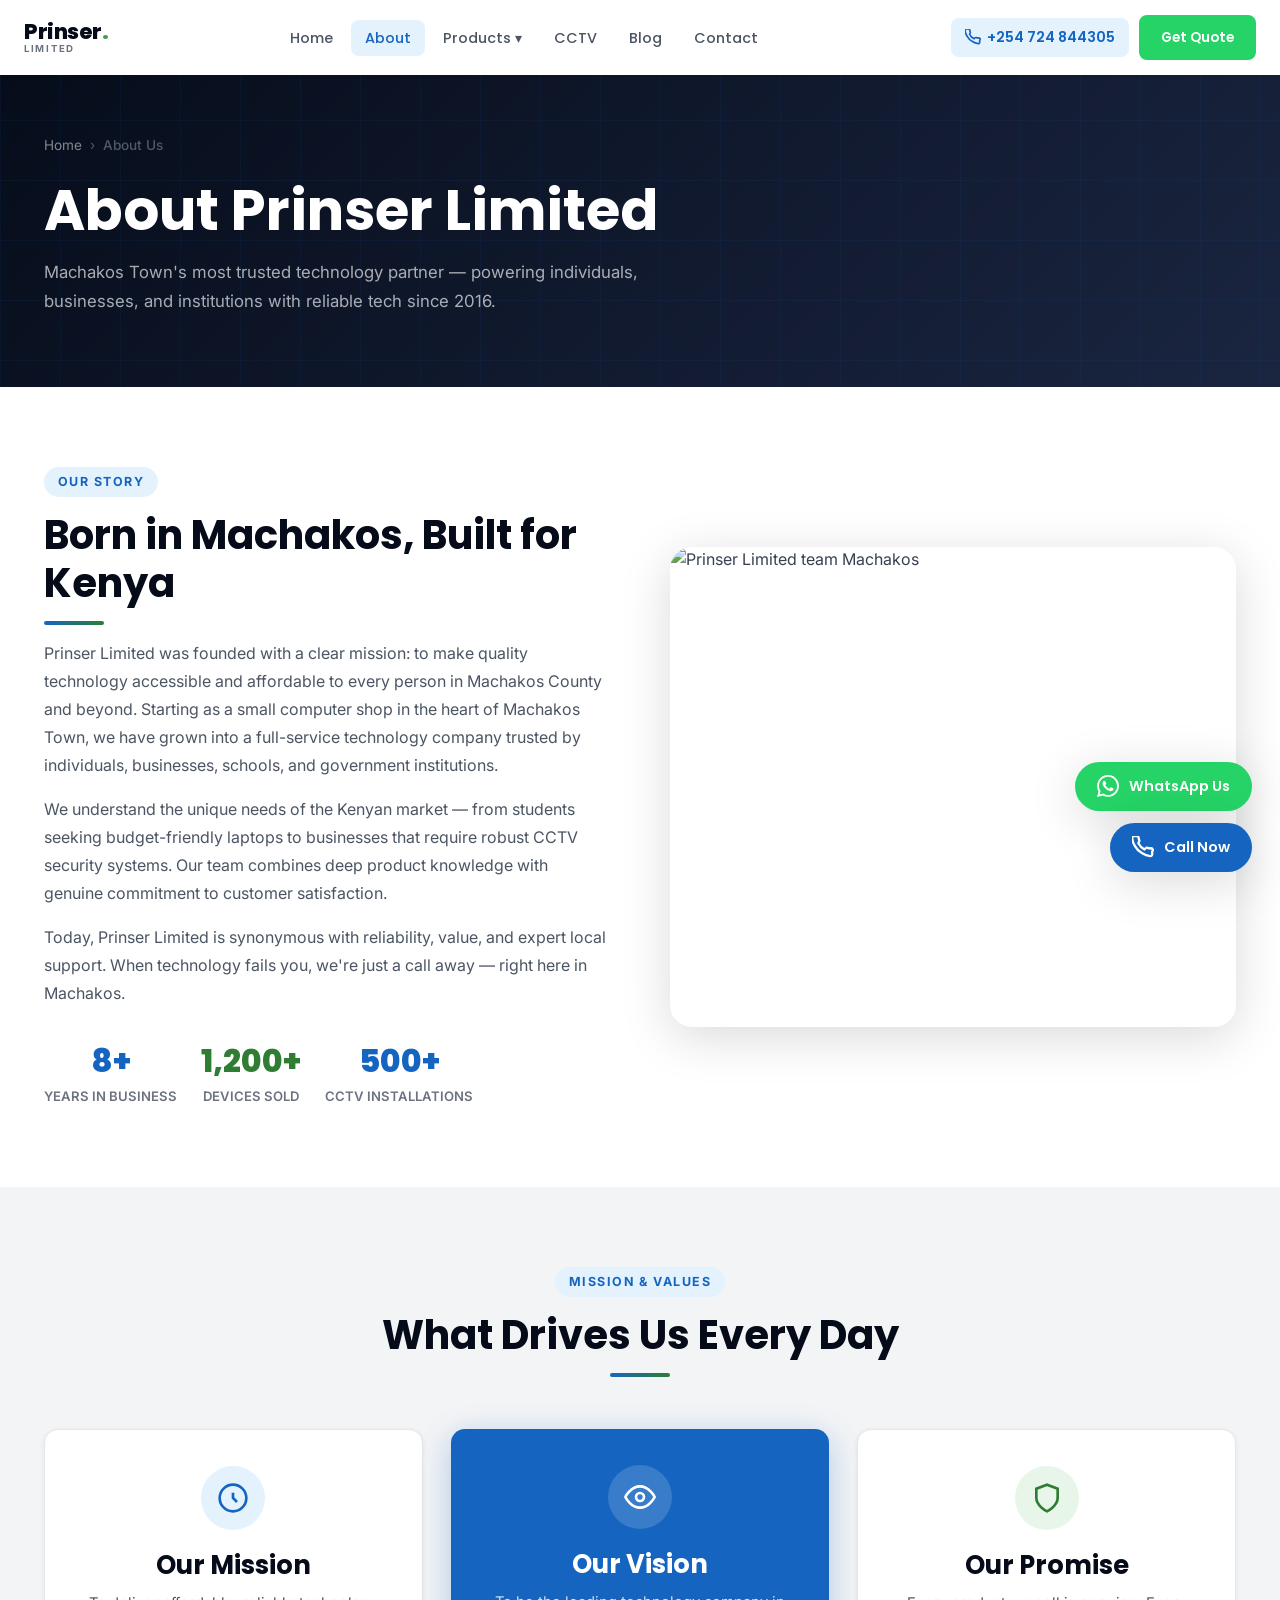
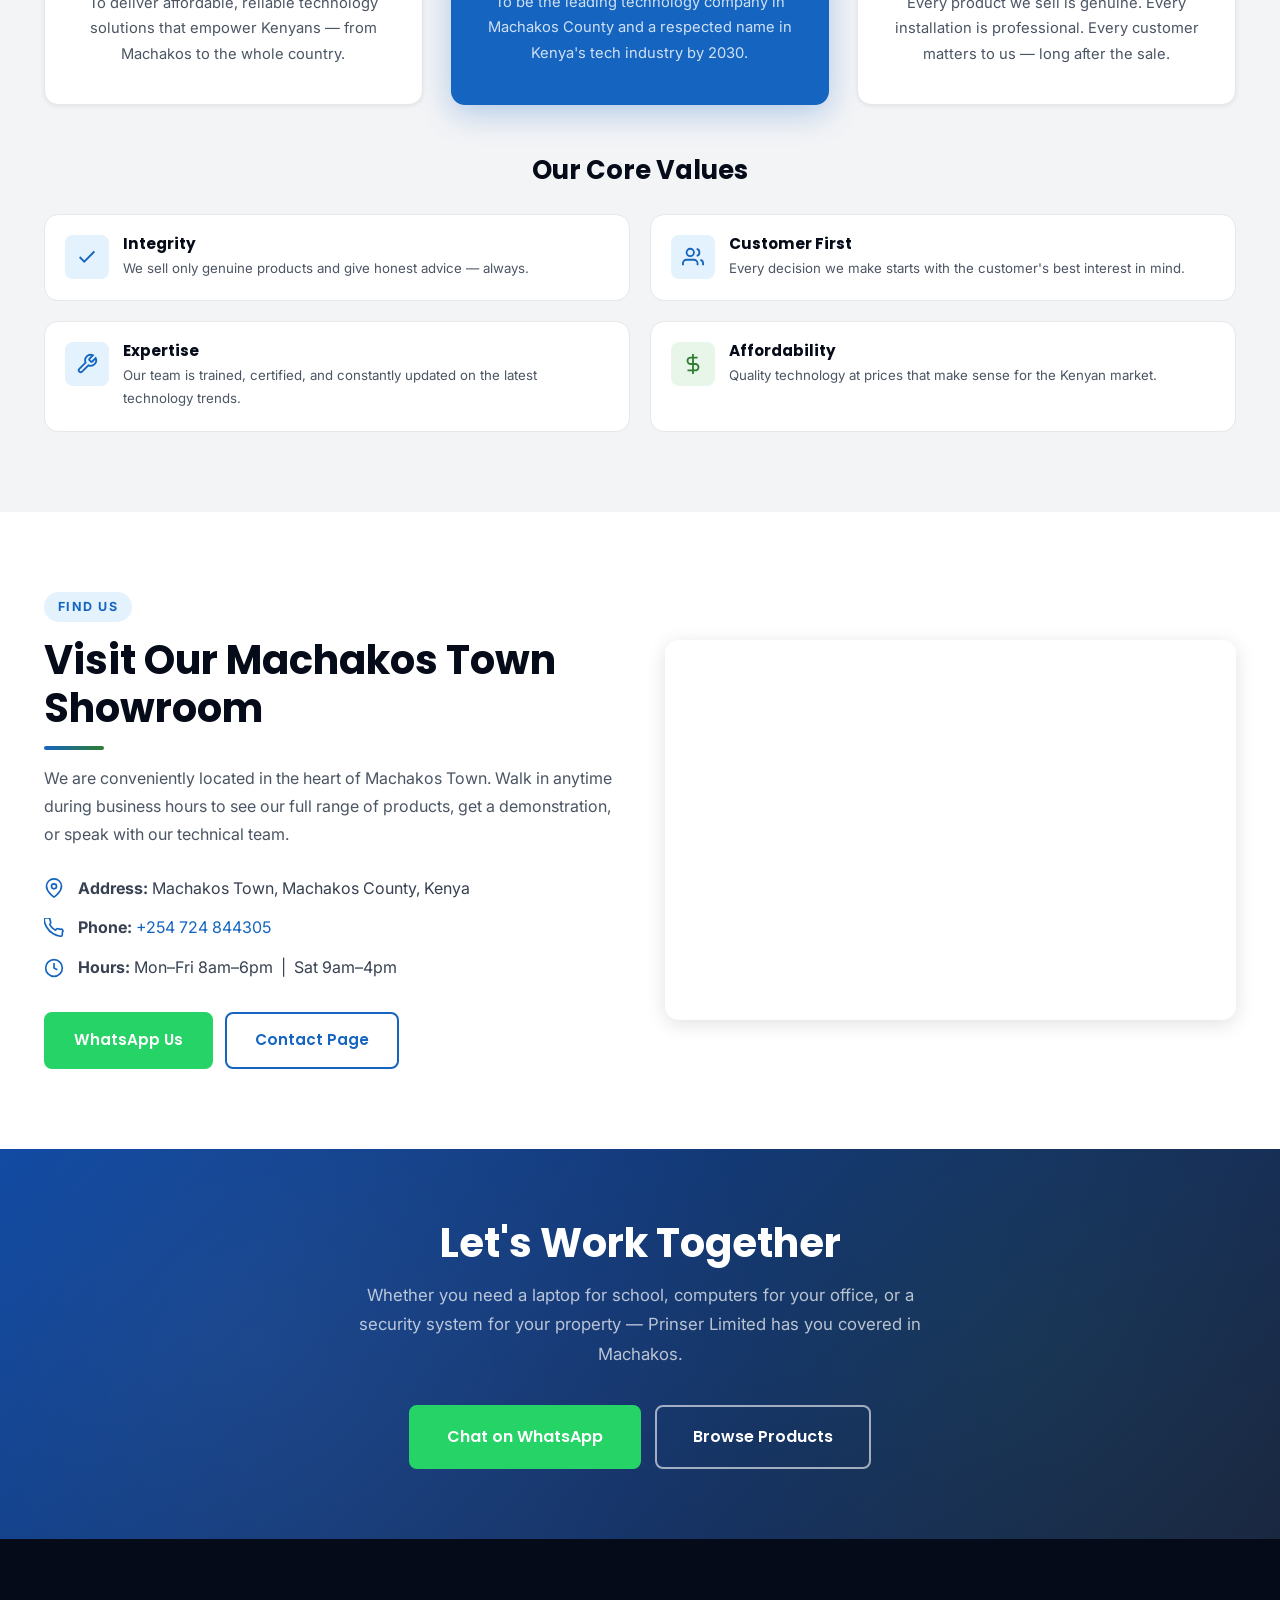
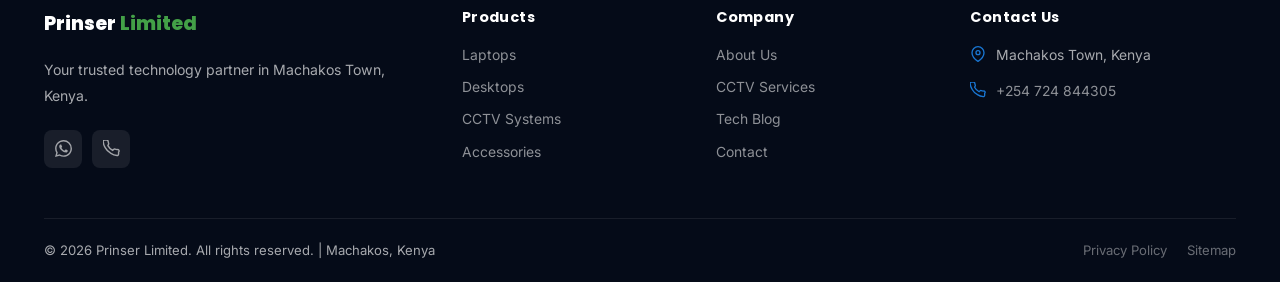
==== about.html @ f5b0ff4a "Initial launch: full Prinser Limited website 9-page SEO-optimized, high-converting website for Prins" ====
<!DOCTYPE html>
<html lang="en">
<head>
  <meta charset="UTF-8">
  <meta name="viewport" content="width=device-width, initial-scale=1.0">
  <title>About Prinser Limited | Computer Shop in Machakos Town, Kenya</title>
  <meta name="description" content="Learn about Prinser Limited — Machakos Town's trusted computer and CCTV technology company. Our mission: affordable, reliable tech for every Kenyan.">
  <meta name="keywords" content="Prinser Limited about, computer shop Machakos, tech company Machakos Kenya, CCTV Machakos">
  <link rel="canonical" href="https://www.prinserlimited.co.ke/about.html">
  <meta property="og:title" content="About Prinser Limited | Machakos Tech Company">
  <meta property="og:description" content="Machakos' trusted technology partner since 2016. Learn our story and mission.">
  <link rel="stylesheet" href="css/style.css">
  <link rel="icon" type="image/png" href="images/logo.png">
  <script type="application/ld+json">
  {
    "@context": "https://schema.org",
    "@type": "AboutPage",
    "name": "About Prinser Limited",
    "description": "About page for Prinser Limited, a technology company in Machakos, Kenya",
    "url": "https://www.prinserlimited.co.ke/about.html"
  }
  </script>
</head>
<body>
  <!-- NAVBAR -->
  <nav class="navbar light-nav" id="navbar">
    <div class="nav-container">
      <a href="index.html" class="nav-logo">
        <img src="images/logo.png" alt="Prinser Limited Logo" onerror="this.style.display='none'">
        <div class="nav-logo-text">
          <span class="nav-logo-name" style="color:var(--dark);">Prinser<span>.</span></span>
          <span class="nav-logo-sub">Limited</span>
        </div>
      </a>
      <ul class="nav-menu">
        <li><a href="index.html" class="nav-link">Home</a></li>
        <li><a href="about.html" class="nav-link active">About</a></li>
        <li class="nav-dropdown">
          <a href="products.html" class="nav-link">Products ▾</a>
          <div class="nav-dropdown-menu">
            <a href="laptops.html"><svg class="dd-icon" viewBox="0 0 24 24" fill="none" stroke="currentColor" stroke-width="2"><rect x="2" y="3" width="20" height="14" rx="2"/><path d="M8 21h8M12 17v4"/></svg>Laptops</a>
            <a href="products.html#desktops"><svg class="dd-icon" viewBox="0 0 24 24" fill="none" stroke="currentColor" stroke-width="2"><rect x="2" y="3" width="20" height="14" rx="2"/><path d="M8 21h8M12 17v4"/></svg>Desktop Computers</a>
            <a href="cctv.html"><svg class="dd-icon" viewBox="0 0 24 24" fill="none" stroke="currentColor" stroke-width="2"><path d="M23 7l-7 5 7 5V7z"/><rect x="1" y="5" width="15" height="14" rx="2"/></svg>CCTV Systems</a>
            <a href="products.html#accessories"><svg class="dd-icon" viewBox="0 0 24 24" fill="none" stroke="currentColor" stroke-width="2"><rect x="1" y="6" width="18" height="13" rx="2"/></svg>Accessories</a>
          </div>
        </li>
        <li><a href="cctv.html" class="nav-link">CCTV</a></li>
        <li><a href="blog.html" class="nav-link">Blog</a></li>
        <li><a href="contact.html" class="nav-link">Contact</a></li>
      </ul>
      <div class="nav-cta">
        <a href="tel:+254724844305" class="nav-call">
          <svg width="16" height="16" viewBox="0 0 24 24" fill="none" stroke="currentColor" stroke-width="2.5"><path d="M22 16.92v3a2 2 0 01-2.18 2 19.79 19.79 0 01-8.63-3.07A19.5 19.5 0 013.07 10.8 19.79 19.79 0 01.22 2.18 2 2 0 012.18 0h3a2 2 0 012 1.72c.127.96.361 1.903.7 2.81a2 2 0 01-.45 2.11L6.91 7.91a16 16 0 006.72 6.72l1.28-1.28a2 2 0 012.11-.45c.907.339 1.85.573 2.81.7A2 2 0 0122 16.92z"/></svg>
          +254 724 844305
        </a>
        <a href="https://wa.me/254724844305?text=Hello%20Prinser%20Limited!" target="_blank" class="btn btn-whatsapp btn-sm">Get Quote</a>
      </div>
      <button class="hamburger" aria-label="Toggle menu"><span></span><span></span><span></span></button>
    </div>
  </nav>

  <!-- PAGE HERO -->
  <section class="page-hero">
    <div class="container">
      <div class="breadcrumb">
        <a href="index.html">Home</a>
        <span>›</span>
        <span class="breadcrumb-current">About Us</span>
      </div>
      <h1>About Prinser Limited</h1>
      <p>Machakos Town's most trusted technology partner — powering individuals, businesses, and institutions with reliable tech since 2016.</p>
    </div>
  </section>

  <!-- STORY -->
  <section class="section">
    <div class="container">
      <div class="grid-2" style="align-items:center; gap:60px;">
        <div class="reveal">
          <span class="section-label">Our Story</span>
          <h2>Born in Machakos, Built for Kenya</h2>
          <div class="section-divider"></div>
          <p style="margin-bottom:16px; color:var(--gray-600);">Prinser Limited was founded with a clear mission: to make quality technology accessible and affordable to every person in Machakos County and beyond. Starting as a small computer shop in the heart of Machakos Town, we have grown into a full-service technology company trusted by individuals, businesses, schools, and government institutions.</p>
          <p style="margin-bottom:16px; color:var(--gray-600);">We understand the unique needs of the Kenyan market — from students seeking budget-friendly laptops to businesses that require robust CCTV security systems. Our team combines deep product knowledge with genuine commitment to customer satisfaction.</p>
          <p style="color:var(--gray-600);">Today, Prinser Limited is synonymous with reliability, value, and expert local support. When technology fails you, we're just a call away — right here in Machakos.</p>
          <div style="margin-top:28px; display:flex; gap:24px; flex-wrap:wrap;">
            <div style="text-align:center;">
              <div style="font-family:'Poppins',sans-serif; font-size:2rem; font-weight:800; color:var(--primary);">8+</div>
              <div style="font-size:0.82rem; color:var(--gray-500); font-weight:600; text-transform:uppercase;">Years in Business</div>
            </div>
            <div style="text-align:center;">
              <div style="font-family:'Poppins',sans-serif; font-size:2rem; font-weight:800; color:var(--secondary);">1,200+</div>
              <div style="font-size:0.82rem; color:var(--gray-500); font-weight:600; text-transform:uppercase;">Devices Sold</div>
            </div>
            <div style="text-align:center;">
              <div style="font-family:'Poppins',sans-serif; font-size:2rem; font-weight:800; color:var(--primary);">500+</div>
              <div style="font-size:0.82rem; color:var(--gray-500); font-weight:600; text-transform:uppercase;">CCTV Installations</div>
            </div>
          </div>
        </div>
        <div class="reveal reveal-delay-2">
          <img src="https://images.unsplash.com/photo-1531482615713-2afd69097998?auto=format&fit=crop&w=700&q=80" alt="Prinser Limited team Machakos" style="border-radius:var(--radius-lg); width:100%; height:480px; object-fit:cover; box-shadow:var(--shadow-lg);">
        </div>
      </div>
    </div>
  </section>

  <!-- MISSION & VALUES -->
  <section class="section section-gray">
    <div class="container">
      <div class="section-header center reveal">
        <span class="section-label">Mission &amp; Values</span>
        <h2>What Drives Us Every Day</h2>
        <div class="section-divider"></div>
      </div>
      <div class="grid-3 reveal" style="margin-bottom:50px;">
        <div style="background:white; border-radius:var(--radius-md); padding:36px 28px; text-align:center; box-shadow:var(--shadow-sm); border:1px solid var(--gray-200);">
          <div style="width:64px; height:64px; background:var(--primary-xlight); border-radius:50%; display:flex; align-items:center; justify-content:center; margin:0 auto 20px;">
            <svg width="32" height="32" viewBox="0 0 24 24" fill="none" stroke="var(--primary)" stroke-width="2"><circle cx="12" cy="12" r="10"/><path d="M12 8v4l3 3"/></svg>
          </div>
          <h3>Our Mission</h3>
          <p style="color:var(--gray-600); font-size:0.92rem; margin-top:10px;">To deliver affordable, reliable technology solutions that empower Kenyans — from Machakos to the whole country.</p>
        </div>
        <div style="background:var(--primary); border-radius:var(--radius-md); padding:36px 28px; text-align:center; box-shadow:var(--shadow-blue);">
          <div style="width:64px; height:64px; background:rgba(255,255,255,0.15); border-radius:50%; display:flex; align-items:center; justify-content:center; margin:0 auto 20px;">
            <svg width="32" height="32" viewBox="0 0 24 24" fill="none" stroke="white" stroke-width="2"><path d="M1 12s4-8 11-8 11 8 11 8-4 8-11 8-11-8-11-8z"/><circle cx="12" cy="12" r="3"/></svg>
          </div>
          <h3 style="color:white;">Our Vision</h3>
          <p style="color:rgba(255,255,255,0.8); font-size:0.92rem; margin-top:10px;">To be the leading technology company in Machakos County and a respected name in Kenya's tech industry by 2030.</p>
        </div>
        <div style="background:white; border-radius:var(--radius-md); padding:36px 28px; text-align:center; box-shadow:var(--shadow-sm); border:1px solid var(--gray-200);">
          <div style="width:64px; height:64px; background:var(--secondary-xlight); border-radius:50%; display:flex; align-items:center; justify-content:center; margin:0 auto 20px;">
            <svg width="32" height="32" viewBox="0 0 24 24" fill="none" stroke="var(--secondary)" stroke-width="2"><path d="M12 22s8-4 8-10V5l-8-3-8 3v7c0 6 8 10 8 10z"/></svg>
          </div>
          <h3>Our Promise</h3>
          <p style="color:var(--gray-600); font-size:0.92rem; margin-top:10px;">Every product we sell is genuine. Every installation is professional. Every customer matters to us — long after the sale.</p>
        </div>
      </div>

      <h3 style="text-align:center; margin-bottom:28px;" class="reveal">Our Core Values</h3>
      <div class="values-grid reveal">
        <div class="value-item">
          <div class="value-icon"><svg viewBox="0 0 24 24" fill="none" stroke="currentColor" stroke-width="2"><polyline points="20 6 9 17 4 12"/></svg></div>
          <div class="value-text">
            <h4>Integrity</h4>
            <p>We sell only genuine products and give honest advice — always.</p>
          </div>
        </div>
        <div class="value-item">
          <div class="value-icon"><svg viewBox="0 0 24 24" fill="none" stroke="currentColor" stroke-width="2"><path d="M17 21v-2a4 4 0 00-4-4H5a4 4 0 00-4 4v2"/><circle cx="9" cy="7" r="4"/><path d="M23 21v-2a4 4 0 00-3-3.87M16 3.13a4 4 0 010 7.75"/></svg></div>
          <div class="value-text">
            <h4>Customer First</h4>
            <p>Every decision we make starts with the customer's best interest in mind.</p>
          </div>
        </div>
        <div class="value-item">
          <div class="value-icon"><svg viewBox="0 0 24 24" fill="none" stroke="currentColor" stroke-width="2"><path d="M14.7 6.3a1 1 0 000 1.4l1.6 1.6a1 1 0 001.4 0l3.77-3.77a6 6 0 01-7.94 7.94l-6.91 6.91a2.12 2.12 0 01-3-3l6.91-6.91a6 6 0 017.94-7.94l-3.76 3.76z"/></svg></div>
          <div class="value-text">
            <h4>Expertise</h4>
            <p>Our team is trained, certified, and constantly updated on the latest technology trends.</p>
          </div>
        </div>
        <div class="value-item">
          <div class="value-icon" style="background:var(--secondary-xlight);"><svg viewBox="0 0 24 24" fill="none" stroke="var(--secondary)" stroke-width="2"><line x1="12" y1="1" x2="12" y2="23"/><path d="M17 5H9.5a3.5 3.5 0 000 7h5a3.5 3.5 0 010 7H6"/></svg></div>
          <div class="value-text">
            <h4>Affordability</h4>
            <p>Quality technology at prices that make sense for the Kenyan market.</p>
          </div>
        </div>
      </div>
    </div>
  </section>

  <!-- LOCATION -->
  <section class="section">
    <div class="container">
      <div class="grid-2" style="align-items:center; gap:50px;">
        <div class="reveal">
          <span class="section-label">Find Us</span>
          <h2>Visit Our Machakos Town Showroom</h2>
          <div class="section-divider"></div>
          <p style="color:var(--gray-600); margin-bottom:28px;">We are conveniently located in the heart of Machakos Town. Walk in anytime during business hours to see our full range of products, get a demonstration, or speak with our technical team.</p>
          <div style="display:flex; flex-direction:column; gap:14px; margin-bottom:32px;">
            <div style="display:flex; gap:14px; align-items:flex-start;">
              <svg width="20" height="20" viewBox="0 0 24 24" fill="none" stroke="var(--primary)" stroke-width="2" style="flex-shrink:0; margin-top:2px;"><path d="M21 10c0 7-9 13-9 13s-9-6-9-13a9 9 0 0118 0z"/><circle cx="12" cy="10" r="3"/></svg>
              <div>
                <strong>Address:</strong> Machakos Town, Machakos County, Kenya
              </div>
            </div>
            <div style="display:flex; gap:14px; align-items:center;">
              <svg width="20" height="20" viewBox="0 0 24 24" fill="none" stroke="var(--primary)" stroke-width="2" style="flex-shrink:0;"><path d="M22 16.92v3a2 2 0 01-2.18 2 19.79 19.79 0 01-8.63-3.07A19.5 19.5 0 013.07 10.8 19.79 19.79 0 01.22 2.18 2 2 0 012.18 0h3a2 2 0 012 1.72c.127.96.361 1.903.7 2.81a2 2 0 01-.45 2.11L6.91 7.91a16 16 0 006.72 6.72l1.28-1.28a2 2 0 012.11-.45c.907.339 1.85.573 2.81.7A2 2 0 0122 16.92z"/></svg>
              <div><strong>Phone:</strong> <a href="tel:+254724844305" style="color:var(--primary);">+254 724 844305</a></div>
            </div>
            <div style="display:flex; gap:14px; align-items:center;">
              <svg width="20" height="20" viewBox="0 0 24 24" fill="none" stroke="var(--primary)" stroke-width="2" style="flex-shrink:0;"><circle cx="12" cy="12" r="10"/><polyline points="12 6 12 12 16 14"/></svg>
              <div><strong>Hours:</strong> Mon–Fri 8am–6pm &nbsp;|&nbsp; Sat 9am–4pm</div>
            </div>
          </div>
          <div style="display:flex; gap:12px; flex-wrap:wrap;">
            <a href="https://wa.me/254724844305" target="_blank" class="btn btn-whatsapp">WhatsApp Us</a>
            <a href="contact.html" class="btn btn-outline">Contact Page</a>
          </div>
        </div>
        <div class="reveal reveal-delay-2">
          <div class="map-wrapper">
            <iframe
              src="https://www.google.com/maps/embed?pb=!1m18!1m12!1m3!1d15955.832673!2d37.2634!3d-1.5177!2m3!1f0!2f0!3f0!3m2!1i1024!2i768!4f13.1!3m3!1m2!1s0x1828b50a49cf0e85%3A0x4f0d43c4e3c4afc7!2sMachakos%20Town!5e0!3m2!1sen!2ske!4v1"
              width="100%"
              height="380"
              style="border:0;"
              allowfullscreen=""
              loading="lazy"
              referrerpolicy="no-referrer-when-downgrade"
              title="Prinser Limited Location - Machakos Town">
            </iframe>
          </div>
        </div>
      </div>
    </div>
  </section>

  <!-- CTA -->
  <section class="cta-section">
    <div class="container">
      <h2>Let's Work Together</h2>
      <p>Whether you need a laptop for school, computers for your office, or a security system for your property — Prinser Limited has you covered in Machakos.</p>
      <div class="cta-buttons">
        <a href="https://wa.me/254724844305?text=Hello!%20I%20want%20to%20know%20more%20about%20Prinser%20Limited." target="_blank" class="btn btn-whatsapp btn-lg">Chat on WhatsApp</a>
        <a href="products.html" class="btn btn-outline-white btn-lg">Browse Products</a>
      </div>
    </div>
  </section>

  <!-- FOOTER -->
  <footer class="footer">
    <div class="container">
      <div class="footer-grid">
        <div class="footer-brand">
          <div class="footer-logo">
            <img src="images/logo.png" alt="Prinser Limited" style="height:44px;" onerror="this.style.display='none'">
            <span class="footer-name">Prinser<span> Limited</span></span>
          </div>
          <p class="footer-desc">Your trusted technology partner in Machakos Town, Kenya.</p>
          <div class="footer-social">
            <a href="https://wa.me/254724844305" target="_blank" class="social-btn" aria-label="WhatsApp"><svg viewBox="0 0 24 24" fill="currentColor"><path d="M17.472 14.382c-.297-.149-1.758-.867-2.03-.967-.273-.099-.471-.148-.67.15-.197.297-.767.966-.94 1.164-.173.199-.347.223-.644.075-.297-.15-1.255-.463-2.39-1.475-.883-.788-1.48-1.761-1.653-2.059-.173-.297-.018-.458.13-.606.134-.133.298-.347.446-.52.149-.174.198-.298.298-.497.099-.198.05-.371-.025-.52-.075-.149-.669-1.612-.916-2.207-.242-.579-.487-.5-.669-.51-.173-.008-.371-.01-.57-.01-.198 0-.52.074-.792.372-.272.297-1.04 1.016-1.04 2.479 0 1.462 1.065 2.875 1.213 3.074.149.198 2.096 3.2 5.077 4.487.709.306 1.262.489 1.694.625.712.227 1.36.195 1.871.118.571-.085 1.758-.719 2.006-1.413.248-.694.248-1.289.173-1.413-.074-.124-.272-.198-.57-.347m-5.421 7.403h-.004a9.87 9.87 0 01-5.031-1.378l-.361-.214-3.741.982.998-3.648-.235-.374a9.86 9.86 0 01-1.51-5.26c.001-5.45 4.436-9.884 9.888-9.884 2.64 0 5.122 1.03 6.988 2.898a9.825 9.825 0 012.893 6.994c-.003 5.45-4.437 9.884-9.885 9.884m8.413-18.297A11.815 11.815 0 0012.05 0C5.495 0 .16 5.335.157 11.892c0 2.096.547 4.142 1.588 5.945L.057 24l6.305-1.654a11.882 11.882 0 005.683 1.448h.005c6.554 0 11.89-5.335 11.893-11.893a11.821 11.821 0 00-3.48-8.413Z"/></svg></a>
            <a href="tel:+254724844305" class="social-btn" aria-label="Phone"><svg viewBox="0 0 24 24" fill="none" stroke="currentColor" stroke-width="2"><path d="M22 16.92v3a2 2 0 01-2.18 2 19.79 19.79 0 01-8.63-3.07A19.5 19.5 0 013.07 10.8 19.79 19.79 0 01.22 2.18 2 2 0 012.18 0h3a2 2 0 012 1.72c.127.96.361 1.903.7 2.81a2 2 0 01-.45 2.11L6.91 7.91a16 16 0 006.72 6.72l1.28-1.28a2 2 0 012.11-.45c.907.339 1.85.573 2.81.7A2 2 0 0122 16.92z"/></svg></a>
          </div>
        </div>
        <div class="footer-col"><h4>Products</h4><ul class="footer-links"><li><a href="laptops.html">Laptops</a></li><li><a href="products.html#desktops">Desktops</a></li><li><a href="cctv.html">CCTV Systems</a></li><li><a href="products.html#accessories">Accessories</a></li></ul></div>
        <div class="footer-col"><h4>Company</h4><ul class="footer-links"><li><a href="about.html">About Us</a></li><li><a href="cctv.html">CCTV Services</a></li><li><a href="blog.html">Tech Blog</a></li><li><a href="contact.html">Contact</a></li></ul></div>
        <div class="footer-col">
          <h4>Contact Us</h4>
          <div class="footer-contact-item"><svg viewBox="0 0 24 24" fill="none" stroke="currentColor" stroke-width="2"><path d="M21 10c0 7-9 13-9 13s-9-6-9-13a9 9 0 0118 0z"/><circle cx="12" cy="10" r="3"/></svg><span>Machakos Town, Kenya</span></div>
          <div class="footer-contact-item"><svg viewBox="0 0 24 24" fill="none" stroke="currentColor" stroke-width="2"><path d="M22 16.92v3a2 2 0 01-2.18 2 19.79 19.79 0 01-8.63-3.07A19.5 19.5 0 013.07 10.8 19.79 19.79 0 01.22 2.18 2 2 0 012.18 0h3a2 2 0 012 1.72c.127.96.361 1.903.7 2.81a2 2 0 01-.45 2.11L6.91 7.91a16 16 0 006.72 6.72l1.28-1.28a2 2 0 012.11-.45c.907.339 1.85.573 2.81.7A2 2 0 0122 16.92z"/></svg><a href="tel:+254724844305">+254 724 844305</a></div>
        </div>
      </div>
      <div class="footer-bottom">
        <p>© 2026 Prinser Limited. All rights reserved. | Machakos, Kenya</p>
        <div class="footer-bottom-links"><a href="#">Privacy Policy</a><a href="sitemap.xml">Sitemap</a></div>
      </div>
    </div>
  </footer>

  <div class="float-buttons">
    <a href="https://wa.me/254724844305?text=Hello%20Prinser%20Limited!" target="_blank" class="float-btn float-btn-whatsapp">
      <svg viewBox="0 0 24 24" fill="currentColor" width="22" height="22"><path d="M17.472 14.382c-.297-.149-1.758-.867-2.03-.967-.273-.099-.471-.148-.67.15-.197.297-.767.966-.94 1.164-.173.199-.347.223-.644.075-.297-.15-1.255-.463-2.39-1.475-.883-.788-1.48-1.761-1.653-2.059-.173-.297-.018-.458.13-.606.134-.133.298-.347.446-.52.149-.174.198-.298.298-.497.099-.198.05-.371-.025-.52-.075-.149-.669-1.612-.916-2.207-.242-.579-.487-.5-.669-.51-.173-.008-.371-.01-.57-.01-.198 0-.52.074-.792.372-.272.297-1.04 1.016-1.04 2.479 0 1.462 1.065 2.875 1.213 3.074.149.198 2.096 3.2 5.077 4.487.709.306 1.262.489 1.694.625.712.227 1.36.195 1.871.118.571-.085 1.758-.719 2.006-1.413.248-.694.248-1.289.173-1.413-.074-.124-.272-.198-.57-.347m-5.421 7.403h-.004a9.87 9.87 0 01-5.031-1.378l-.361-.214-3.741.982.998-3.648-.235-.374a9.86 9.86 0 01-1.51-5.26c.001-5.45 4.436-9.884 9.888-9.884 2.64 0 5.122 1.03 6.988 2.898a9.825 9.825 0 012.893 6.994c-.003 5.45-4.437 9.884-9.885 9.884m8.413-18.297A11.815 11.815 0 0012.05 0C5.495 0 .16 5.335.157 11.892c0 2.096.547 4.142 1.588 5.945L.057 24l6.305-1.654a11.882 11.882 0 005.683 1.448h.005c6.554 0 11.89-5.335 11.893-11.893a11.821 11.821 0 00-3.48-8.413Z"/></svg>
      <span class="float-label">WhatsApp Us</span>
    </a>
    <a href="tel:+254724844305" class="float-btn float-btn-call"><svg viewBox="0 0 24 24" fill="none" stroke="currentColor" stroke-width="2.5" width="20" height="20"><path d="M22 16.92v3a2 2 0 01-2.18 2 19.79 19.79 0 01-8.63-3.07A19.5 19.5 0 013.07 10.8 19.79 19.79 0 01.22 2.18 2 2 0 012.18 0h3a2 2 0 012 1.72c.127.96.361 1.903.7 2.81a2 2 0 01-.45 2.11L6.91 7.91a16 16 0 006.72 6.72l1.28-1.28a2 2 0 012.11-.45c.907.339 1.85.573 2.81.7A2 2 0 0122 16.92z"/></svg><span class="float-label">Call Now</span></a>
  </div>
  <button class="back-to-top"><svg viewBox="0 0 24 24" fill="none" stroke="currentColor" stroke-width="2.5"><path d="M18 15l-6-6-6 6"/></svg></button>
  <script src="js/main.js"></script>
</body>
</html>
---- css/style.css ----
/* ============================================================
   PRINSER LIMITED — Main Stylesheet
   Tech Company | Machakos, Kenya
   ============================================================ */

@import url('https://fonts.googleapis.com/css2?family=Poppins:wght@300;400;500;600;700;800;900&family=Inter:wght@300;400;500;600;700&display=swap');

/* ============ VARIABLES ============ */
:root {
  --primary: #1565C0;
  --primary-dark: #0D47A1;
  --primary-light: #1976D2;
  --primary-xlight: #E3F2FD;
  --secondary: #2E7D32;
  --secondary-light: #43A047;
  --secondary-xlight: #E8F5E9;
  --accent: #00ACC1;
  --dark: #050B18;
  --dark-2: #0D1526;
  --dark-3: #1A2540;
  --gray-700: #374151;
  --gray-600: #4B5563;
  --gray-500: #6B7280;
  --gray-400: #9CA3AF;
  --gray-300: #D1D5DB;
  --gray-200: #E5E7EB;
  --gray-100: #F3F4F6;
  --white: #FFFFFF;
  --shadow-sm: 0 1px 4px rgba(0,0,0,0.08);
  --shadow-md: 0 4px 20px rgba(0,0,0,0.12);
  --shadow-lg: 0 10px 50px rgba(0,0,0,0.15);
  --shadow-blue: 0 8px 32px rgba(21,101,192,0.3);
  --shadow-green: 0 8px 32px rgba(46,125,50,0.3);
  --radius-xs: 4px;
  --radius-sm: 8px;
  --radius-md: 14px;
  --radius-lg: 22px;
  --radius-xl: 40px;
  --transition: 0.3s ease;
  --transition-slow: 0.6s ease;
  --nav-height: 75px;
}

/* ============ RESET & BASE ============ */
*, *::before, *::after { box-sizing: border-box; margin: 0; padding: 0; }
html { scroll-behavior: smooth; font-size: 16px; }
body {
  font-family: 'Inter', -apple-system, BlinkMacSystemFont, sans-serif;
  color: var(--gray-700);
  background: var(--white);
  line-height: 1.6;
  overflow-x: hidden;
}
img { max-width: 100%; height: auto; display: block; }
a { text-decoration: none; color: inherit; }
ul { list-style: none; }
button { cursor: pointer; border: none; background: none; font-family: inherit; }
input, textarea, select { font-family: inherit; }

/* ============ TYPOGRAPHY ============ */
h1, h2, h3, h4, h5, h6 {
  font-family: 'Poppins', sans-serif;
  font-weight: 700;
  line-height: 1.2;
  color: var(--dark);
}
h1 { font-size: clamp(2rem, 5vw, 3.5rem); }
h2 { font-size: clamp(1.6rem, 3.5vw, 2.5rem); }
h3 { font-size: clamp(1.2rem, 2.5vw, 1.6rem); }
h4 { font-size: 1.1rem; }
p { line-height: 1.75; }
.text-primary { color: var(--primary); }
.text-secondary { color: var(--secondary); }
.text-white { color: var(--white); }
.text-muted { color: var(--gray-500); }
.text-center { text-align: center; }
.fw-600 { font-weight: 600; }
.fw-700 { font-weight: 700; }

/* ============ LAYOUT ============ */
.container {
  width: 100%;
  max-width: 1240px;
  margin: 0 auto;
  padding: 0 24px;
}
.container-sm { max-width: 900px; margin: 0 auto; padding: 0 24px; }
.section { padding: 80px 0; }
.section-sm { padding: 50px 0; }
.section-dark { background: var(--dark-2); }
.section-gray { background: var(--gray-100); }
.section-blue { background: var(--primary); }

.grid-2 { display: grid; grid-template-columns: repeat(2, 1fr); gap: 32px; }
.grid-3 { display: grid; grid-template-columns: repeat(3, 1fr); gap: 28px; }
.grid-4 { display: grid; grid-template-columns: repeat(4, 1fr); gap: 24px; }
.flex { display: flex; }
.flex-center { display: flex; align-items: center; justify-content: center; }
.flex-between { display: flex; align-items: center; justify-content: space-between; }
.gap-2 { gap: 8px; }
.gap-3 { gap: 12px; }
.gap-4 { gap: 16px; }

/* ============ SECTION HEADERS ============ */
.section-label {
  display: inline-block;
  font-size: 0.78rem;
  font-weight: 700;
  letter-spacing: 0.12em;
  text-transform: uppercase;
  color: var(--primary);
  background: var(--primary-xlight);
  padding: 5px 14px;
  border-radius: var(--radius-xl);
  margin-bottom: 14px;
}
.section-label.green {
  color: var(--secondary);
  background: var(--secondary-xlight);
}
.section-label.white {
  color: var(--white);
  background: rgba(255,255,255,0.15);
}
.section-header { margin-bottom: 52px; }
.section-header.center { text-align: center; }
.section-header h2 { margin-bottom: 12px; }
.section-header p { color: var(--gray-600); max-width: 600px; }
.section-header.center p { margin: 0 auto; }
.section-divider {
  width: 60px;
  height: 4px;
  background: linear-gradient(90deg, var(--primary), var(--secondary));
  border-radius: 2px;
  margin: 14px 0;
}
.section-header.center .section-divider { margin: 14px auto; }

/* ============ BUTTONS ============ */
.btn {
  display: inline-flex;
  align-items: center;
  gap: 8px;
  padding: 14px 28px;
  border-radius: var(--radius-sm);
  font-family: 'Poppins', sans-serif;
  font-weight: 600;
  font-size: 0.95rem;
  transition: var(--transition);
  cursor: pointer;
  border: 2px solid transparent;
  white-space: nowrap;
}
.btn-primary {
  background: var(--primary);
  color: var(--white);
  border-color: var(--primary);
}
.btn-primary:hover {
  background: var(--primary-dark);
  border-color: var(--primary-dark);
  transform: translateY(-2px);
  box-shadow: var(--shadow-blue);
}
.btn-secondary {
  background: var(--secondary);
  color: var(--white);
  border-color: var(--secondary);
}
.btn-secondary:hover {
  background: var(--secondary);
  filter: brightness(1.1);
  transform: translateY(-2px);
  box-shadow: var(--shadow-green);
}
.btn-outline {
  background: transparent;
  color: var(--primary);
  border-color: var(--primary);
}
.btn-outline:hover {
  background: var(--primary);
  color: var(--white);
  transform: translateY(-2px);
}
.btn-outline-white {
  background: transparent;
  color: var(--white);
  border-color: rgba(255,255,255,0.6);
}
.btn-outline-white:hover {
  background: var(--white);
  color: var(--primary);
}
.btn-whatsapp {
  background: #25D366;
  color: var(--white);
  border-color: #25D366;
}
.btn-whatsapp:hover {
  background: #1DA851;
  border-color: #1DA851;
  transform: translateY(-2px);
  box-shadow: 0 8px 24px rgba(37,211,102,0.35);
}
.btn-lg { padding: 17px 36px; font-size: 1rem; }
.btn-sm { padding: 10px 20px; font-size: 0.85rem; }
.btn-icon { width: 20px; height: 20px; flex-shrink: 0; }

/* ============ NAVIGATION ============ */
.navbar {
  position: fixed;
  top: 0;
  left: 0;
  right: 0;
  z-index: 1000;
  height: var(--nav-height);
  display: flex;
  align-items: center;
  transition: var(--transition);
  padding: 0 24px;
}
.navbar.transparent { background: transparent; }
.navbar.scrolled {
  background: rgba(5, 11, 24, 0.97);
  backdrop-filter: blur(12px);
  box-shadow: 0 2px 20px rgba(0,0,0,0.3);
}
.navbar.light-nav { background: var(--white); box-shadow: var(--shadow-sm); }
.navbar.light-nav.scrolled { background: rgba(255,255,255,0.97); }
.nav-container {
  display: flex;
  align-items: center;
  justify-content: space-between;
  width: 100%;
  max-width: 1240px;
  margin: 0 auto;
}
.nav-logo {
  display: flex;
  align-items: center;
  gap: 10px;
  flex-shrink: 0;
}
.nav-logo img {
  height: 48px;
  width: auto;
}
.nav-logo-text {
  display: flex;
  flex-direction: column;
  line-height: 1.1;
}
.nav-logo-name {
  font-family: 'Poppins', sans-serif;
  font-size: 1.3rem;
  font-weight: 800;
  color: var(--white);
  letter-spacing: -0.5px;
}
.nav-logo-name span { color: var(--secondary-light); }
.nav-logo-sub {
  font-size: 0.6rem;
  font-weight: 700;
  letter-spacing: 0.18em;
  color: var(--gray-400);
  text-transform: uppercase;
}
.light-nav .nav-logo-name { color: var(--dark); }
.light-nav .nav-logo-sub { color: var(--gray-500); }
.nav-menu {
  display: flex;
  align-items: center;
  gap: 4px;
}
.nav-link {
  font-family: 'Poppins', sans-serif;
  font-size: 0.9rem;
  font-weight: 500;
  color: rgba(255,255,255,0.85);
  padding: 8px 14px;
  border-radius: var(--radius-sm);
  transition: var(--transition);
  position: relative;
}
.nav-link:hover, .nav-link.active {
  color: var(--white);
  background: rgba(255,255,255,0.1);
}
.light-nav .nav-link { color: var(--gray-600); }
.light-nav .nav-link:hover, .light-nav .nav-link.active {
  color: var(--primary);
  background: var(--primary-xlight);
}
.nav-dropdown { position: relative; }
.nav-dropdown-menu {
  position: absolute;
  top: calc(100% + 8px);
  left: 50%;
  transform: translateX(-50%);
  background: var(--white);
  border-radius: var(--radius-md);
  box-shadow: var(--shadow-lg);
  min-width: 200px;
  padding: 8px;
  opacity: 0;
  visibility: hidden;
  transition: var(--transition);
  border: 1px solid var(--gray-200);
}
.nav-dropdown:hover .nav-dropdown-menu {
  opacity: 1;
  visibility: visible;
  transform: translateX(-50%) translateY(0);
}
.nav-dropdown-menu a {
  display: flex;
  align-items: center;
  gap: 10px;
  padding: 10px 14px;
  border-radius: var(--radius-xs);
  color: var(--gray-700);
  font-size: 0.88rem;
  font-weight: 500;
  transition: var(--transition);
}
.nav-dropdown-menu a:hover {
  background: var(--primary-xlight);
  color: var(--primary);
}
.nav-dropdown-menu a .dd-icon {
  width: 18px;
  height: 18px;
  color: var(--primary);
}
.nav-cta {
  display: flex;
  align-items: center;
  gap: 10px;
  margin-left: 12px;
}
.nav-call {
  display: flex;
  align-items: center;
  gap: 6px;
  font-family: 'Poppins', sans-serif;
  font-size: 0.88rem;
  font-weight: 600;
  color: var(--white);
  padding: 8px 14px;
  border-radius: var(--radius-sm);
  background: rgba(255,255,255,0.1);
  transition: var(--transition);
}
.nav-call:hover { background: rgba(255,255,255,0.2); }
.light-nav .nav-call {
  color: var(--primary);
  background: var(--primary-xlight);
}
.hamburger {
  display: none;
  flex-direction: column;
  gap: 5px;
  padding: 8px;
  border-radius: var(--radius-sm);
  cursor: pointer;
  background: rgba(255,255,255,0.1);
}
.hamburger span {
  display: block;
  width: 24px;
  height: 2px;
  background: var(--white);
  border-radius: 2px;
  transition: var(--transition);
}
.light-nav .hamburger span { background: var(--dark); }
.hamburger.active span:nth-child(1) { transform: translateY(7px) rotate(45deg); }
.hamburger.active span:nth-child(2) { opacity: 0; }
.hamburger.active span:nth-child(3) { transform: translateY(-7px) rotate(-45deg); }

/* ============ HERO SECTIONS ============ */
.hero {
  min-height: 100vh;
  background: linear-gradient(135deg, var(--dark) 0%, var(--dark-2) 40%, #0A2052 100%);
  position: relative;
  display: flex;
  align-items: center;
  overflow: hidden;
  padding-top: var(--nav-height);
}
.hero-pattern {
  position: absolute;
  inset: 0;
  background-image:
    radial-gradient(circle at 20% 50%, rgba(21,101,192,0.15) 0%, transparent 50%),
    radial-gradient(circle at 80% 20%, rgba(46,125,50,0.1) 0%, transparent 40%),
    linear-gradient(rgba(21,101,192,0.06) 1px, transparent 1px),
    linear-gradient(90deg, rgba(21,101,192,0.06) 1px, transparent 1px);
  background-size: 100% 100%, 100% 100%, 50px 50px, 50px 50px;
}
.hero-glow {
  position: absolute;
  width: 600px;
  height: 600px;
  background: radial-gradient(circle, rgba(21,101,192,0.2) 0%, transparent 70%);
  top: -100px;
  right: -100px;
  pointer-events: none;
}
.hero-content {
  position: relative;
  z-index: 2;
  max-width: 680px;
}
.hero-badge {
  display: inline-flex;
  align-items: center;
  gap: 8px;
  background: rgba(21,101,192,0.2);
  border: 1px solid rgba(21,101,192,0.4);
  color: #90CAF9;
  font-size: 0.82rem;
  font-weight: 600;
  letter-spacing: 0.06em;
  padding: 6px 16px;
  border-radius: var(--radius-xl);
  margin-bottom: 24px;
}
.hero-badge-dot {
  width: 6px;
  height: 6px;
  background: #4CAF50;
  border-radius: 50%;
  animation: pulse 1.5s ease infinite;
}
.hero h1 {
  color: var(--white);
  margin-bottom: 20px;
  letter-spacing: -0.5px;
}
.hero h1 span { color: #64B5F6; }
.hero-sub {
  color: rgba(255,255,255,0.7);
  font-size: 1.1rem;
  margin-bottom: 36px;
  max-width: 540px;
}
.hero-actions {
  display: flex;
  gap: 14px;
  flex-wrap: wrap;
  margin-bottom: 48px;
}
.hero-trust {
  display: flex;
  align-items: center;
  gap: 24px;
  flex-wrap: wrap;
}
.hero-trust-item {
  display: flex;
  align-items: center;
  gap: 8px;
  color: rgba(255,255,255,0.65);
  font-size: 0.85rem;
}
.hero-trust-item svg { color: var(--secondary-light); flex-shrink: 0; }
.hero-image {
  position: absolute;
  right: 0;
  top: 0;
  bottom: 0;
  width: 48%;
  overflow: hidden;
}
.hero-image img {
  width: 100%;
  height: 100%;
  object-fit: cover;
  opacity: 0.45;
}
.hero-image::before {
  content: '';
  position: absolute;
  inset: 0;
  background: linear-gradient(90deg, var(--dark-2) 0%, transparent 40%);
  z-index: 1;
}

/* Page Hero (inner pages) */
.page-hero {
  padding: calc(var(--nav-height) + 60px) 0 70px;
  background: linear-gradient(135deg, var(--dark) 0%, var(--dark-3) 100%);
  position: relative;
  overflow: hidden;
}
.page-hero::after {
  content: '';
  position: absolute;
  inset: 0;
  background-image: linear-gradient(rgba(21,101,192,0.08) 1px, transparent 1px),
    linear-gradient(90deg, rgba(21,101,192,0.08) 1px, transparent 1px);
  background-size: 60px 60px;
}
.page-hero .container { position: relative; z-index: 2; }
.page-hero h1 { color: var(--white); margin-bottom: 14px; }
.page-hero p { color: rgba(255,255,255,0.65); font-size: 1.05rem; max-width: 600px; }
.breadcrumb {
  display: flex;
  align-items: center;
  gap: 8px;
  margin-bottom: 20px;
  font-size: 0.85rem;
}
.breadcrumb a { color: rgba(255,255,255,0.5); transition: var(--transition); }
.breadcrumb a:hover { color: var(--white); }
.breadcrumb span { color: rgba(255,255,255,0.3); }
.breadcrumb-current { color: rgba(255,255,255,0.8); font-weight: 500; }

/* ============ STATS BAR ============ */
.stats-bar {
  background: var(--white);
  box-shadow: var(--shadow-md);
  padding: 30px 0;
  position: relative;
  z-index: 10;
}
.stats-grid {
  display: grid;
  grid-template-columns: repeat(4, 1fr);
  gap: 0;
}
.stat-item {
  text-align: center;
  padding: 10px 20px;
  border-right: 1px solid var(--gray-200);
}
.stat-item:last-child { border-right: none; }
.stat-number {
  font-family: 'Poppins', sans-serif;
  font-size: 2rem;
  font-weight: 800;
  color: var(--primary);
  line-height: 1;
  margin-bottom: 4px;
}
.stat-number span { color: var(--secondary); }
.stat-label {
  font-size: 0.82rem;
  color: var(--gray-500);
  font-weight: 500;
  text-transform: uppercase;
  letter-spacing: 0.04em;
}

/* ============ SERVICES CARDS ============ */
.service-card {
  background: var(--white);
  border-radius: var(--radius-md);
  padding: 32px 28px;
  box-shadow: var(--shadow-sm);
  border: 1px solid var(--gray-200);
  transition: var(--transition);
  position: relative;
  overflow: hidden;
}
.service-card::before {
  content: '';
  position: absolute;
  top: 0;
  left: 0;
  right: 0;
  height: 3px;
  background: linear-gradient(90deg, var(--primary), var(--secondary));
  opacity: 0;
  transition: var(--transition);
}
.service-card:hover {
  box-shadow: var(--shadow-lg);
  transform: translateY(-6px);
  border-color: transparent;
}
.service-card:hover::before { opacity: 1; }
.service-icon {
  width: 60px;
  height: 60px;
  background: var(--primary-xlight);
  border-radius: var(--radius-sm);
  display: flex;
  align-items: center;
  justify-content: center;
  margin-bottom: 20px;
  transition: var(--transition);
}
.service-icon svg { width: 28px; height: 28px; color: var(--primary); }
.service-card:hover .service-icon {
  background: var(--primary);
}
.service-card:hover .service-icon svg { color: var(--white); }
.service-card h3 { margin-bottom: 10px; font-size: 1.15rem; }
.service-card p { color: var(--gray-600); font-size: 0.9rem; margin-bottom: 18px; }
.service-link {
  display: inline-flex;
  align-items: center;
  gap: 6px;
  color: var(--primary);
  font-weight: 600;
  font-size: 0.88rem;
  transition: var(--transition);
}
.service-link:hover { gap: 10px; }

/* ============ PRODUCT CARDS ============ */
.product-card {
  background: var(--white);
  border-radius: var(--radius-md);
  overflow: hidden;
  box-shadow: var(--shadow-sm);
  border: 1px solid var(--gray-200);
  transition: var(--transition);
}
.product-card:hover {
  box-shadow: var(--shadow-md);
  transform: translateY(-4px);
}
.product-img {
  aspect-ratio: 4/3;
  overflow: hidden;
  background: var(--gray-100);
  position: relative;
}
.product-img img {
  width: 100%;
  height: 100%;
  object-fit: cover;
  transition: transform 0.5s ease;
}
.product-card:hover .product-img img { transform: scale(1.05); }
.product-badge {
  position: absolute;
  top: 12px;
  left: 12px;
  background: var(--primary);
  color: var(--white);
  font-size: 0.72rem;
  font-weight: 700;
  padding: 3px 10px;
  border-radius: var(--radius-xl);
  letter-spacing: 0.04em;
}
.product-badge.green { background: var(--secondary); }
.product-body { padding: 20px; }
.product-cat {
  font-size: 0.75rem;
  font-weight: 700;
  text-transform: uppercase;
  letter-spacing: 0.08em;
  color: var(--gray-400);
  margin-bottom: 6px;
}
.product-card h3 { font-size: 1rem; margin-bottom: 8px; color: var(--dark); }
.product-card p { font-size: 0.85rem; color: var(--gray-600); margin-bottom: 16px; }
.product-price {
  font-family: 'Poppins', sans-serif;
  font-weight: 700;
  color: var(--primary);
  font-size: 1.1rem;
  margin-bottom: 14px;
}
.product-actions { display: flex; gap: 8px; }

/* ============ WHY CHOOSE US ============ */
.feature-item {
  display: flex;
  gap: 18px;
  padding: 24px;
  border-radius: var(--radius-md);
  transition: var(--transition);
}
.feature-item:hover { background: var(--gray-100); }
.feature-icon-wrap {
  width: 50px;
  height: 50px;
  background: var(--primary-xlight);
  border-radius: var(--radius-sm);
  display: flex;
  align-items: center;
  justify-content: center;
  flex-shrink: 0;
}
.feature-icon-wrap svg { width: 24px; height: 24px; color: var(--primary); }
.feature-text h4 { margin-bottom: 6px; font-size: 1rem; }
.feature-text p { font-size: 0.88rem; color: var(--gray-600); }

/* ============ TESTIMONIALS ============ */
.testimonial-card {
  background: var(--white);
  border-radius: var(--radius-md);
  padding: 30px;
  box-shadow: var(--shadow-sm);
  border: 1px solid var(--gray-200);
  position: relative;
}
.testimonial-quote {
  font-size: 3rem;
  color: var(--primary-xlight);
  font-family: Georgia, serif;
  line-height: 1;
  margin-bottom: 12px;
}
.testimonial-text {
  color: var(--gray-700);
  font-style: italic;
  margin-bottom: 20px;
  line-height: 1.7;
}
.testimonial-author { display: flex; align-items: center; gap: 12px; }
.testimonial-avatar {
  width: 48px;
  height: 48px;
  border-radius: 50%;
  overflow: hidden;
  background: var(--gray-200);
  flex-shrink: 0;
}
.testimonial-avatar img { width: 100%; height: 100%; object-fit: cover; }
.testimonial-name { font-weight: 700; font-size: 0.9rem; color: var(--dark); }
.testimonial-role { font-size: 0.8rem; color: var(--gray-500); }
.stars { color: #F59E0B; font-size: 0.9rem; margin-bottom: 14px; }

/* ============ BLOG CARDS ============ */
.blog-card {
  background: var(--white);
  border-radius: var(--radius-md);
  overflow: hidden;
  box-shadow: var(--shadow-sm);
  border: 1px solid var(--gray-200);
  transition: var(--transition);
}
.blog-card:hover { box-shadow: var(--shadow-md); transform: translateY(-4px); }
.blog-img {
  aspect-ratio: 16/9;
  overflow: hidden;
  background: var(--gray-100);
}
.blog-img img { width: 100%; height: 100%; object-fit: cover; transition: transform 0.5s ease; }
.blog-card:hover .blog-img img { transform: scale(1.06); }
.blog-body { padding: 22px; }
.blog-meta {
  display: flex;
  align-items: center;
  gap: 14px;
  margin-bottom: 12px;
}
.blog-tag {
  font-size: 0.72rem;
  font-weight: 700;
  text-transform: uppercase;
  letter-spacing: 0.06em;
  color: var(--primary);
  background: var(--primary-xlight);
  padding: 3px 10px;
  border-radius: var(--radius-xl);
}
.blog-date { font-size: 0.8rem; color: var(--gray-400); }
.blog-card h3 { font-size: 1.05rem; margin-bottom: 10px; line-height: 1.4; }
.blog-card h3 a { color: var(--dark); transition: var(--transition); }
.blog-card h3 a:hover { color: var(--primary); }
.blog-card p { font-size: 0.87rem; color: var(--gray-600); margin-bottom: 18px; }
.blog-read-more {
  display: inline-flex;
  align-items: center;
  gap: 6px;
  color: var(--primary);
  font-weight: 600;
  font-size: 0.85rem;
  transition: var(--transition);
}
.blog-read-more:hover { gap: 10px; }

/* ============ CTA SECTIONS ============ */
.cta-section {
  background: linear-gradient(135deg, var(--primary-dark) 0%, var(--dark-3) 100%);
  padding: 70px 0;
  text-align: center;
  position: relative;
  overflow: hidden;
}
.cta-section::before {
  content: '';
  position: absolute;
  inset: 0;
  background-image: radial-gradient(circle at 20% 50%, rgba(255,255,255,0.05) 0%, transparent 50%),
    radial-gradient(circle at 80% 50%, rgba(46,125,50,0.1) 0%, transparent 40%);
}
.cta-section .container { position: relative; z-index: 2; }
.cta-section h2 { color: var(--white); margin-bottom: 14px; }
.cta-section p { color: rgba(255,255,255,0.7); margin-bottom: 36px; font-size: 1.05rem; max-width: 580px; margin-left: auto; margin-right: auto; }
.cta-buttons { display: flex; gap: 14px; justify-content: center; flex-wrap: wrap; }

/* ============ CONTACT SECTION ============ */
.contact-card {
  background: var(--white);
  border-radius: var(--radius-md);
  padding: 36px;
  box-shadow: var(--shadow-md);
}
.contact-info-item {
  display: flex;
  gap: 16px;
  padding: 20px 0;
  border-bottom: 1px solid var(--gray-200);
}
.contact-info-item:last-child { border-bottom: none; }
.contact-info-icon {
  width: 48px;
  height: 48px;
  background: var(--primary-xlight);
  border-radius: var(--radius-sm);
  display: flex;
  align-items: center;
  justify-content: center;
  flex-shrink: 0;
}
.contact-info-icon svg { width: 22px; height: 22px; color: var(--primary); }
.contact-info-label { font-size: 0.78rem; font-weight: 700; text-transform: uppercase; letter-spacing: 0.06em; color: var(--gray-400); margin-bottom: 4px; }
.contact-info-value { font-weight: 600; color: var(--dark); }
.contact-info-value a { color: var(--primary); }

/* ============ FORMS ============ */
.form-group { margin-bottom: 20px; }
.form-label {
  display: block;
  font-size: 0.85rem;
  font-weight: 600;
  color: var(--gray-700);
  margin-bottom: 6px;
}
.form-control {
  width: 100%;
  padding: 13px 16px;
  border: 1.5px solid var(--gray-300);
  border-radius: var(--radius-sm);
  font-size: 0.93rem;
  color: var(--dark);
  background: var(--white);
  transition: var(--transition);
  outline: none;
}
.form-control:focus {
  border-color: var(--primary);
  box-shadow: 0 0 0 3px rgba(21,101,192,0.12);
}
.form-control::placeholder { color: var(--gray-400); }
textarea.form-control { resize: vertical; min-height: 120px; }
select.form-control { cursor: pointer; }

/* ============ MAP ============ */
.map-wrapper {
  border-radius: var(--radius-md);
  overflow: hidden;
  box-shadow: var(--shadow-md);
}
.map-wrapper iframe { display: block; }

/* ============ FOOTER ============ */
.footer {
  background: var(--dark);
  color: rgba(255,255,255,0.65);
  padding: 70px 0 0;
}
.footer-grid {
  display: grid;
  grid-template-columns: 1.8fr 1fr 1fr 1.3fr;
  gap: 50px;
  padding-bottom: 50px;
  border-bottom: 1px solid rgba(255,255,255,0.08);
}
.footer-brand .footer-logo {
  display: flex;
  align-items: center;
  gap: 10px;
  margin-bottom: 18px;
}
.footer-brand .footer-logo img { height: 44px; width: auto; }
.footer-name {
  font-family: 'Poppins', sans-serif;
  font-size: 1.2rem;
  font-weight: 800;
  color: var(--white);
}
.footer-name span { color: var(--secondary-light); }
.footer-desc { font-size: 0.88rem; line-height: 1.8; margin-bottom: 22px; }
.footer-social { display: flex; gap: 10px; }
.social-btn {
  width: 38px;
  height: 38px;
  border-radius: var(--radius-sm);
  background: rgba(255,255,255,0.08);
  display: flex;
  align-items: center;
  justify-content: center;
  transition: var(--transition);
  color: rgba(255,255,255,0.6);
}
.social-btn:hover { background: var(--primary); color: var(--white); }
.social-btn svg { width: 17px; height: 17px; }
.footer-col h4 {
  font-family: 'Poppins', sans-serif;
  font-size: 0.9rem;
  font-weight: 700;
  color: var(--white);
  margin-bottom: 18px;
  letter-spacing: 0.03em;
}
.footer-links { display: flex; flex-direction: column; gap: 10px; }
.footer-links a {
  font-size: 0.87rem;
  color: rgba(255,255,255,0.55);
  transition: var(--transition);
  display: flex;
  align-items: center;
  gap: 6px;
}
.footer-links a:hover { color: var(--white); padding-left: 4px; }
.footer-contact-item {
  display: flex;
  align-items: flex-start;
  gap: 10px;
  margin-bottom: 14px;
  font-size: 0.87rem;
}
.footer-contact-item svg {
  width: 16px;
  height: 16px;
  flex-shrink: 0;
  color: var(--primary-light);
  margin-top: 2px;
}
.footer-contact-item a { color: rgba(255,255,255,0.55); transition: var(--transition); }
.footer-contact-item a:hover { color: var(--white); }
.footer-bottom {
  padding: 20px 0;
  display: flex;
  align-items: center;
  justify-content: space-between;
  font-size: 0.82rem;
  flex-wrap: wrap;
  gap: 12px;
}
.footer-bottom-links { display: flex; gap: 20px; }
.footer-bottom-links a { color: rgba(255,255,255,0.4); transition: var(--transition); }
.footer-bottom-links a:hover { color: var(--white); }

/* ============ FLOATING BUTTONS ============ */
.float-buttons {
  position: fixed;
  bottom: 28px;
  right: 28px;
  z-index: 999;
  display: flex;
  flex-direction: column;
  gap: 12px;
  align-items: flex-end;
}
.float-btn {
  display: flex;
  align-items: center;
  gap: 10px;
  border-radius: var(--radius-xl);
  padding: 13px 22px;
  font-family: 'Poppins', sans-serif;
  font-weight: 600;
  font-size: 0.9rem;
  color: var(--white);
  box-shadow: var(--shadow-lg);
  transition: var(--transition);
  cursor: pointer;
  text-decoration: none;
  border: none;
}
.float-btn-whatsapp {
  background: #25D366;
  animation: float-pulse 2.5s ease infinite;
}
.float-btn-whatsapp:hover {
  background: #1DA851;
  transform: scale(1.05);
  animation: none;
}
.float-btn-call {
  background: var(--primary);
}
.float-btn-call:hover {
  background: var(--primary-dark);
  transform: scale(1.05);
}
.float-btn svg { width: 22px; height: 22px; flex-shrink: 0; }
.float-label { display: none; }
@media (min-width: 640px) { .float-label { display: block; } }
.back-to-top {
  position: fixed;
  bottom: 28px;
  left: 28px;
  width: 44px;
  height: 44px;
  background: var(--dark-3);
  color: var(--white);
  border-radius: 50%;
  display: flex;
  align-items: center;
  justify-content: center;
  box-shadow: var(--shadow-md);
  cursor: pointer;
  opacity: 0;
  visibility: hidden;
  transition: var(--transition);
  border: none;
  z-index: 999;
}
.back-to-top.visible { opacity: 1; visibility: visible; }
.back-to-top:hover { background: var(--primary); transform: translateY(-3px); }
.back-to-top svg { width: 20px; height: 20px; }

/* ============ TRUST BADGES ============ */
.trust-strip {
  background: var(--primary-dark);
  padding: 14px 0;
}
.trust-strip-inner {
  display: flex;
  align-items: center;
  justify-content: center;
  gap: 36px;
  flex-wrap: wrap;
}
.trust-item {
  display: flex;
  align-items: center;
  gap: 8px;
  color: rgba(255,255,255,0.8);
  font-size: 0.83rem;
  font-weight: 500;
}
.trust-item svg { color: #4CAF50; width: 16px; height: 16px; }

/* ============ BRANDS ============ */
.brands-section { padding: 50px 0; border-bottom: 1px solid var(--gray-200); }
.brands-grid {
  display: flex;
  align-items: center;
  justify-content: center;
  gap: 48px;
  flex-wrap: wrap;
}
.brand-item {
  font-family: 'Poppins', sans-serif;
  font-weight: 800;
  font-size: 1.2rem;
  color: var(--gray-300);
  letter-spacing: -0.5px;
  transition: var(--transition);
  user-select: none;
}
.brand-item:hover { color: var(--primary); }

/* ============ CCTV PAGE SPECIFIC ============ */
.process-steps {
  display: grid;
  grid-template-columns: repeat(4, 1fr);
  gap: 24px;
  position: relative;
}
.process-steps::before {
  content: '';
  position: absolute;
  top: 28px;
  left: 14%;
  right: 14%;
  height: 2px;
  background: linear-gradient(90deg, var(--primary), var(--secondary));
  z-index: 0;
}
.process-step {
  text-align: center;
  position: relative;
  z-index: 1;
}
.process-num {
  width: 56px;
  height: 56px;
  background: var(--primary);
  color: var(--white);
  border-radius: 50%;
  display: flex;
  align-items: center;
  justify-content: center;
  font-family: 'Poppins', sans-serif;
  font-weight: 800;
  font-size: 1.3rem;
  margin: 0 auto 16px;
  box-shadow: var(--shadow-blue);
  border: 4px solid var(--white);
}
.process-step h4 { margin-bottom: 8px; font-size: 0.95rem; }
.process-step p { font-size: 0.83rem; color: var(--gray-500); }

/* Pricing cards */
.pricing-card {
  background: var(--white);
  border-radius: var(--radius-md);
  padding: 36px 30px;
  box-shadow: var(--shadow-sm);
  border: 2px solid var(--gray-200);
  transition: var(--transition);
  position: relative;
}
.pricing-card.featured {
  border-color: var(--primary);
  box-shadow: var(--shadow-blue);
}
.pricing-featured-tag {
  position: absolute;
  top: -14px;
  left: 50%;
  transform: translateX(-50%);
  background: var(--primary);
  color: var(--white);
  font-size: 0.72rem;
  font-weight: 700;
  padding: 4px 16px;
  border-radius: var(--radius-xl);
  letter-spacing: 0.06em;
  text-transform: uppercase;
  white-space: nowrap;
}
.pricing-card:hover { box-shadow: var(--shadow-lg); transform: translateY(-4px); }
.pricing-tier { font-size: 0.78rem; font-weight: 700; text-transform: uppercase; letter-spacing: 0.1em; color: var(--gray-400); margin-bottom: 10px; }
.pricing-card h3 { font-size: 1.4rem; margin-bottom: 6px; }
.pricing-range { color: var(--primary); font-family: 'Poppins', sans-serif; font-weight: 700; font-size: 1.1rem; margin-bottom: 6px; }
.pricing-note { font-size: 0.8rem; color: var(--gray-500); margin-bottom: 24px; }
.pricing-features { list-style: none; margin-bottom: 28px; }
.pricing-features li {
  display: flex;
  align-items: flex-start;
  gap: 10px;
  padding: 7px 0;
  font-size: 0.88rem;
  color: var(--gray-700);
  border-bottom: 1px solid var(--gray-100);
}
.pricing-features li:last-child { border-bottom: none; }
.pricing-features svg { color: var(--secondary); width: 16px; height: 16px; flex-shrink: 0; margin-top: 2px; }

/* ============ BLOG POST ============ */
.blog-post { max-width: 820px; margin: 0 auto; }
.blog-post img { border-radius: var(--radius-md); margin: 28px 0; }
.blog-post h2 { font-size: 1.6rem; margin: 36px 0 14px; color: var(--dark); }
.blog-post h3 { font-size: 1.2rem; margin: 28px 0 12px; color: var(--dark-3); }
.blog-post p { margin-bottom: 18px; color: var(--gray-700); }
.blog-post ul, .blog-post ol { padding-left: 24px; margin-bottom: 18px; }
.blog-post li { margin-bottom: 8px; color: var(--gray-700); line-height: 1.7; }
.blog-post blockquote {
  border-left: 4px solid var(--primary);
  padding: 16px 20px;
  margin: 24px 0;
  background: var(--primary-xlight);
  border-radius: 0 var(--radius-sm) var(--radius-sm) 0;
  font-style: italic;
  color: var(--primary-dark);
}
.blog-share { padding-top: 32px; border-top: 1px solid var(--gray-200); }
.blog-related { padding-top: 50px; }

/* ============ PRODUCTS PAGE ============ */
.products-filter {
  display: flex;
  gap: 8px;
  flex-wrap: wrap;
  margin-bottom: 40px;
}
.filter-btn {
  padding: 9px 20px;
  border-radius: var(--radius-xl);
  font-size: 0.85rem;
  font-weight: 600;
  font-family: 'Poppins', sans-serif;
  cursor: pointer;
  transition: var(--transition);
  border: 1.5px solid var(--gray-300);
  background: var(--white);
  color: var(--gray-600);
}
.filter-btn.active, .filter-btn:hover {
  background: var(--primary);
  border-color: var(--primary);
  color: var(--white);
}
.product-category-header {
  display: flex;
  align-items: center;
  gap: 16px;
  margin-bottom: 30px;
  padding-bottom: 16px;
  border-bottom: 2px solid var(--gray-200);
}
.product-category-header h2 { font-size: 1.5rem; }

/* ============ ABOUT PAGE ============ */
.team-card {
  background: var(--white);
  border-radius: var(--radius-md);
  overflow: hidden;
  box-shadow: var(--shadow-sm);
  border: 1px solid var(--gray-200);
  text-align: center;
  transition: var(--transition);
}
.team-card:hover { box-shadow: var(--shadow-md); transform: translateY(-4px); }
.team-img { aspect-ratio: 1; overflow: hidden; }
.team-img img { width: 100%; height: 100%; object-fit: cover; }
.team-body { padding: 20px; }
.team-name { font-weight: 700; margin-bottom: 4px; }
.team-role { font-size: 0.83rem; color: var(--primary); font-weight: 600; }
.values-grid { display: grid; grid-template-columns: repeat(2, 1fr); gap: 20px; }
.value-item {
  display: flex;
  gap: 14px;
  padding: 20px;
  background: var(--white);
  border-radius: var(--radius-md);
  border: 1px solid var(--gray-200);
}
.value-icon { width: 44px; height: 44px; background: var(--primary-xlight); border-radius: var(--radius-sm); display: flex; align-items: center; justify-content: center; flex-shrink: 0; }
.value-icon svg { width: 22px; height: 22px; color: var(--primary); }
.value-text h4 { font-size: 0.95rem; margin-bottom: 4px; }
.value-text p { font-size: 0.83rem; color: var(--gray-600); }

/* ============ NOTIFICATION ============ */
.notification {
  position: fixed;
  top: 90px;
  right: 24px;
  z-index: 1100;
  padding: 14px 20px;
  border-radius: var(--radius-md);
  box-shadow: var(--shadow-lg);
  font-weight: 600;
  font-size: 0.9rem;
  transform: translateX(120%);
  transition: transform 0.4s ease;
  display: flex;
  align-items: center;
  gap: 10px;
  max-width: 320px;
}
.notification.success { background: #D1FAE5; color: #065F46; }
.notification.error { background: #FEE2E2; color: #991B1B; }
.notification.show { transform: translateX(0); }

/* ============ ANIMATIONS ============ */
@keyframes pulse {
  0%, 100% { opacity: 1; transform: scale(1); }
  50% { opacity: 0.6; transform: scale(1.3); }
}
@keyframes float-pulse {
  0%, 100% { box-shadow: 0 8px 30px rgba(37,211,102,0.4); }
  50% { box-shadow: 0 8px 50px rgba(37,211,102,0.7); }
}
@keyframes fadeInUp {
  from { opacity: 0; transform: translateY(30px); }
  to { opacity: 1; transform: translateY(0); }
}
@keyframes fadeIn {
  from { opacity: 0; }
  to { opacity: 1; }
}
.reveal {
  opacity: 0;
  transform: translateY(28px);
  transition: opacity 0.65s ease, transform 0.65s ease;
}
.reveal.visible { opacity: 1; transform: translateY(0); }
.reveal-delay-1 { transition-delay: 0.1s; }
.reveal-delay-2 { transition-delay: 0.2s; }
.reveal-delay-3 { transition-delay: 0.3s; }
.reveal-delay-4 { transition-delay: 0.4s; }

/* ============ RESPONSIVE ============ */
@media (max-width: 1100px) {
  .footer-grid { grid-template-columns: 1fr 1fr; gap: 36px; }
  .grid-4 { grid-template-columns: repeat(2, 1fr); }
  .stats-grid { grid-template-columns: repeat(2, 1fr); }
  .stat-item:nth-child(2) { border-right: none; }
  .process-steps { grid-template-columns: repeat(2, 1fr); }
  .process-steps::before { display: none; }
}
@media (max-width: 900px) {
  .hamburger { display: flex; }
  .nav-menu {
    position: fixed;
    top: var(--nav-height);
    left: 0;
    right: 0;
    background: var(--dark);
    flex-direction: column;
    align-items: stretch;
    padding: 16px;
    gap: 4px;
    transform: translateY(-110%);
    opacity: 0;
    transition: var(--transition);
    box-shadow: var(--shadow-lg);
    max-height: calc(100vh - var(--nav-height));
    overflow-y: auto;
  }
  .nav-menu.open { transform: translateY(0); opacity: 1; }
  .nav-cta { display: none; }
  .nav-link { padding: 12px 16px; border-radius: var(--radius-sm); display: block; }
  .nav-dropdown-menu {
    position: static;
    transform: none;
    opacity: 1;
    visibility: visible;
    box-shadow: none;
    background: rgba(255,255,255,0.05);
    margin-top: 4px;
    border: none;
    display: none;
  }
  .nav-dropdown.open .nav-dropdown-menu { display: block; }
  .nav-dropdown-menu a { color: rgba(255,255,255,0.7); }
  .nav-dropdown-menu a:hover { background: rgba(255,255,255,0.1); color: var(--white); }
  .grid-2 { grid-template-columns: 1fr; }
  .grid-3 { grid-template-columns: repeat(2, 1fr); }
  .hero-image { display: none; }
  .process-steps { grid-template-columns: 1fr; }
}
@media (max-width: 640px) {
  :root { --section-padding: 50px 0; }
  .section { padding: 56px 0; }
  .grid-3, .grid-4 { grid-template-columns: 1fr; }
  .stats-grid { grid-template-columns: repeat(2, 1fr); }
  .hero-actions { flex-direction: column; align-items: flex-start; }
  .cta-buttons { flex-direction: column; align-items: center; }
  .footer-grid { grid-template-columns: 1fr; gap: 28px; }
  .footer-bottom { flex-direction: column; text-align: center; }
  .trust-strip-inner { gap: 16px; }
  .float-buttons { bottom: 16px; right: 16px; }
  .values-grid { grid-template-columns: 1fr; }
}
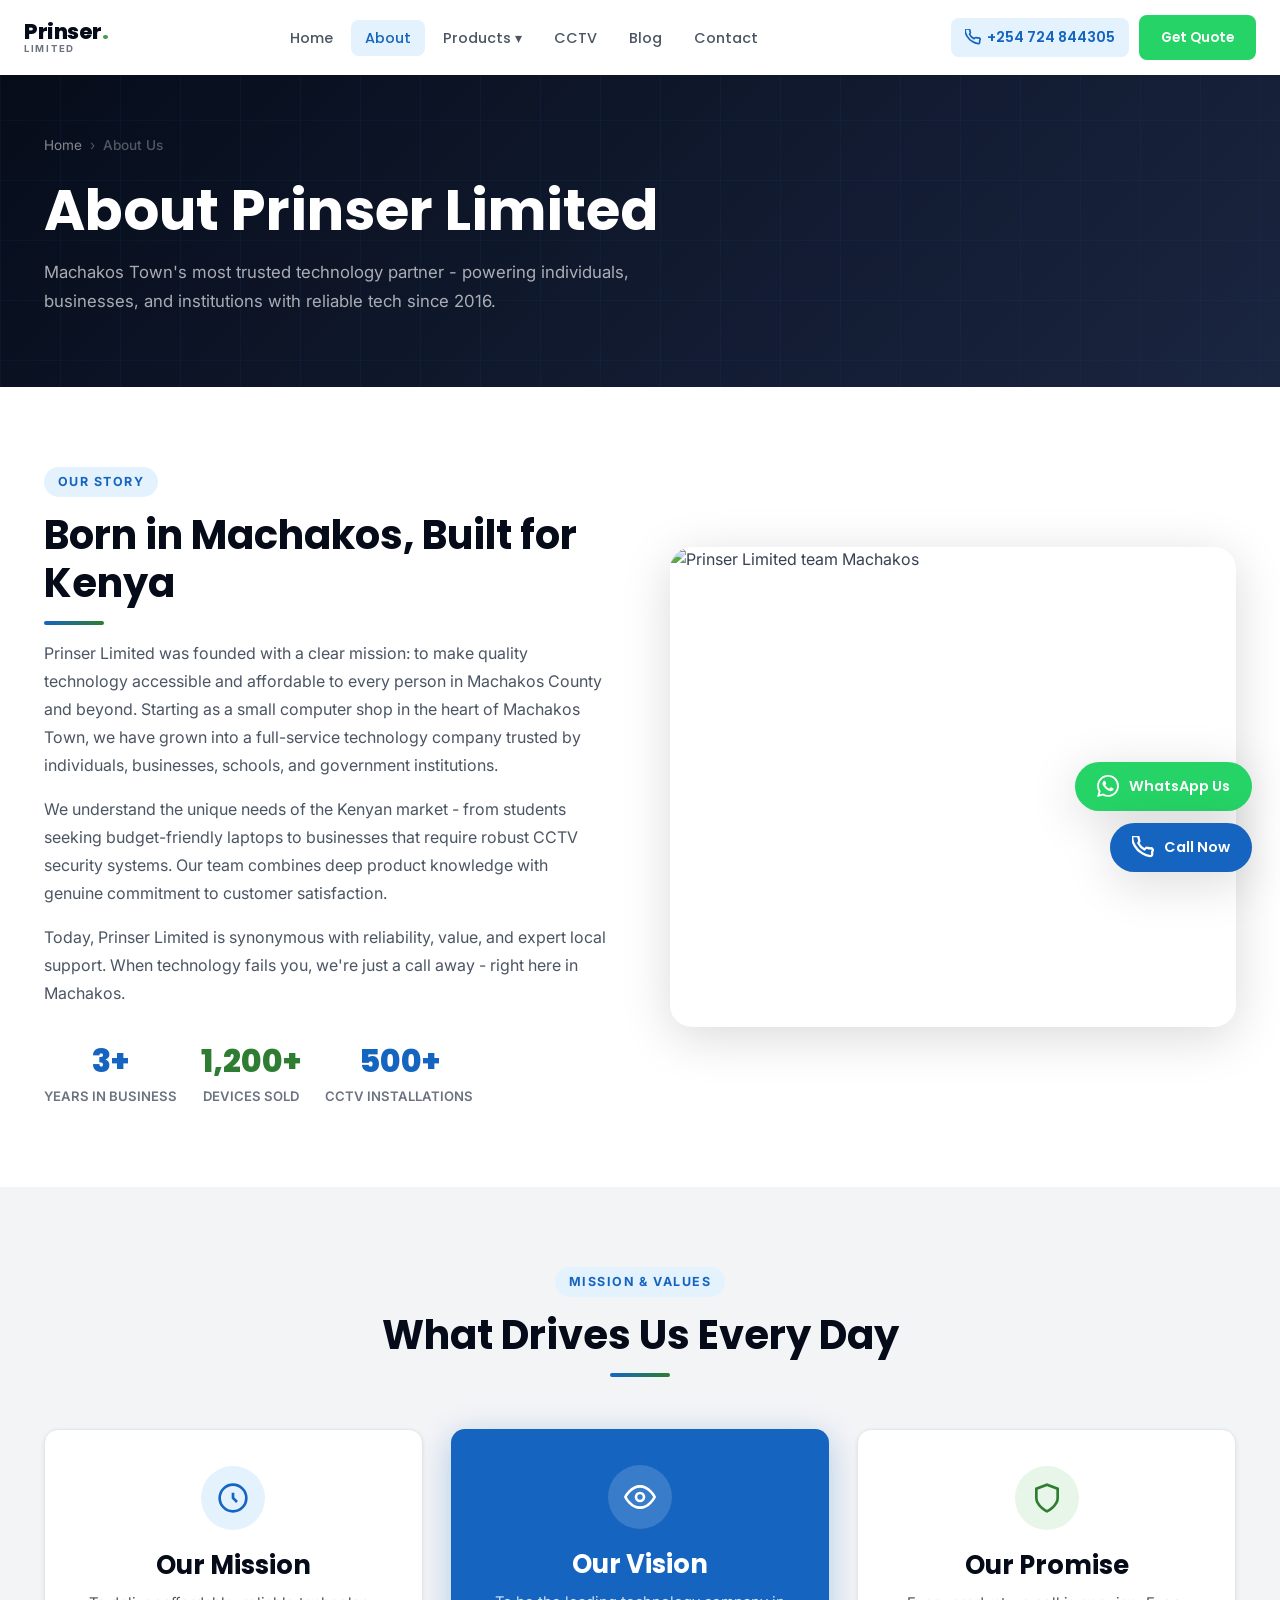
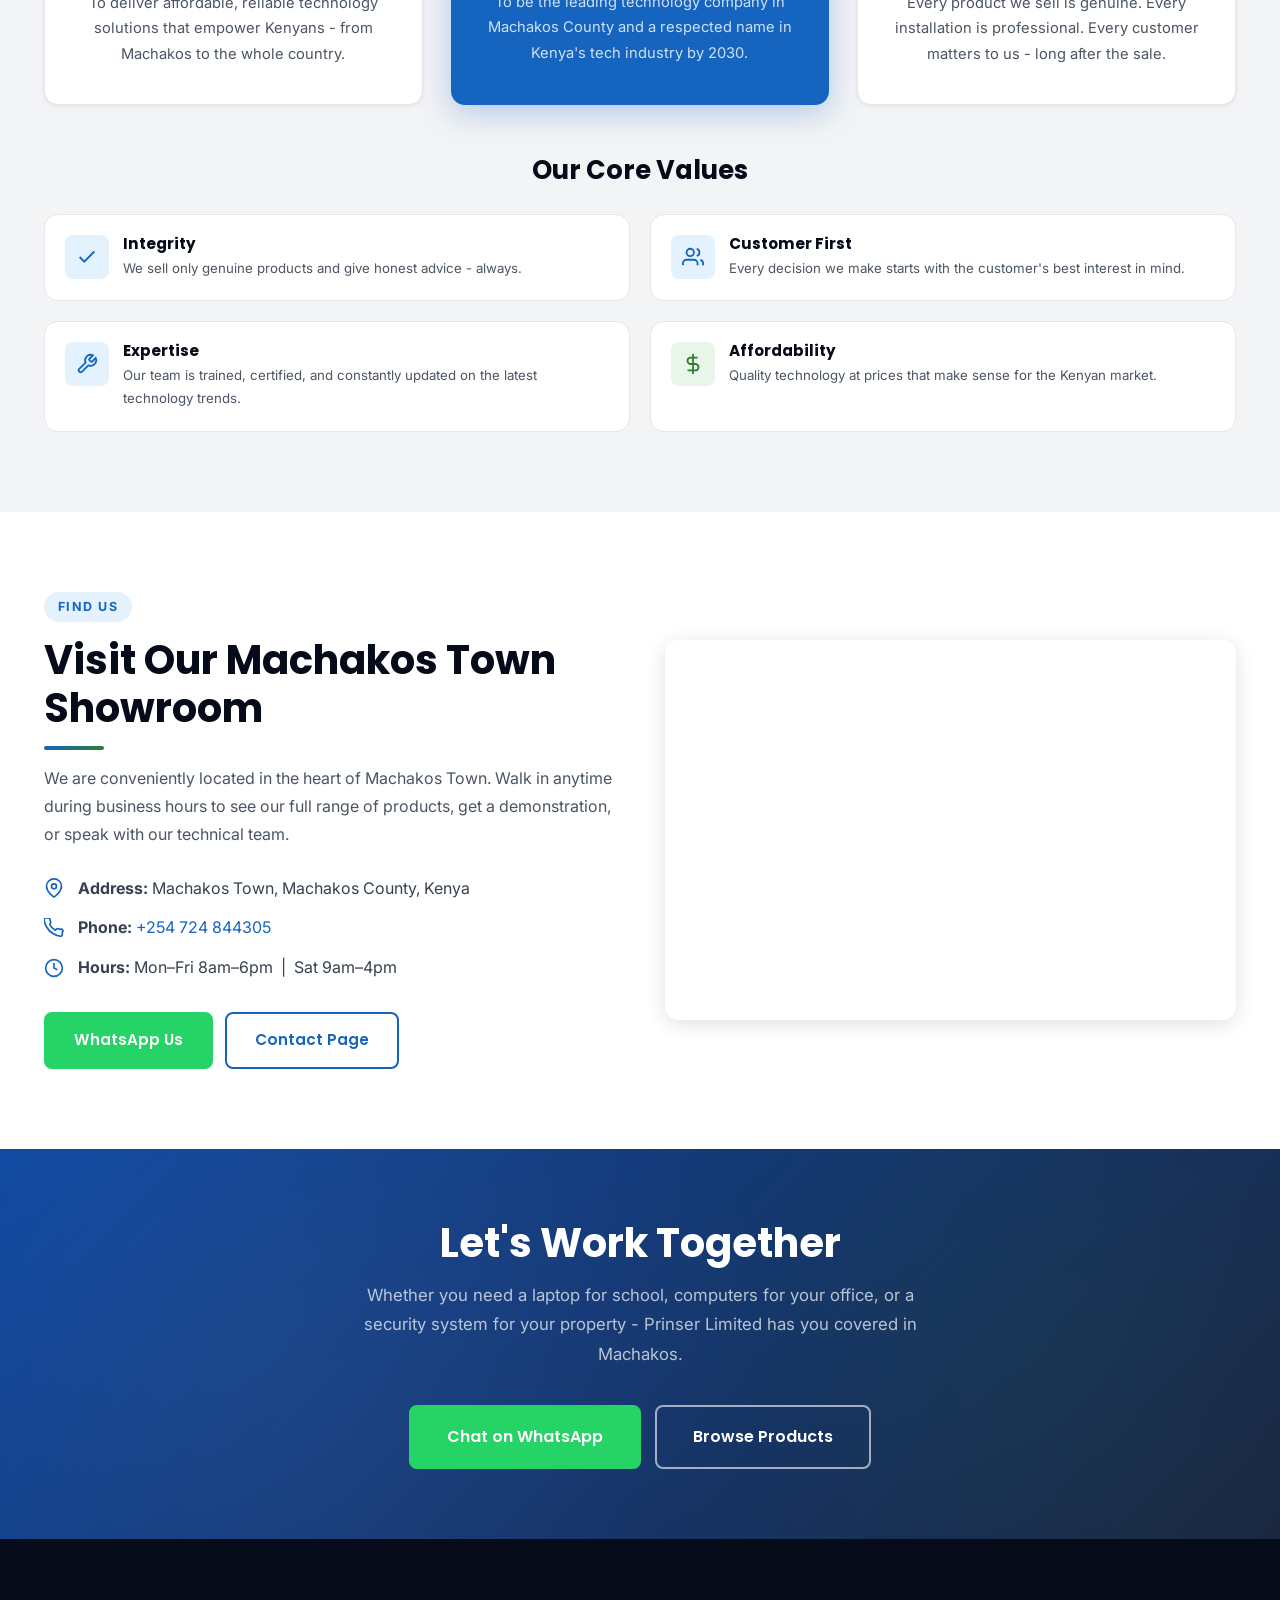
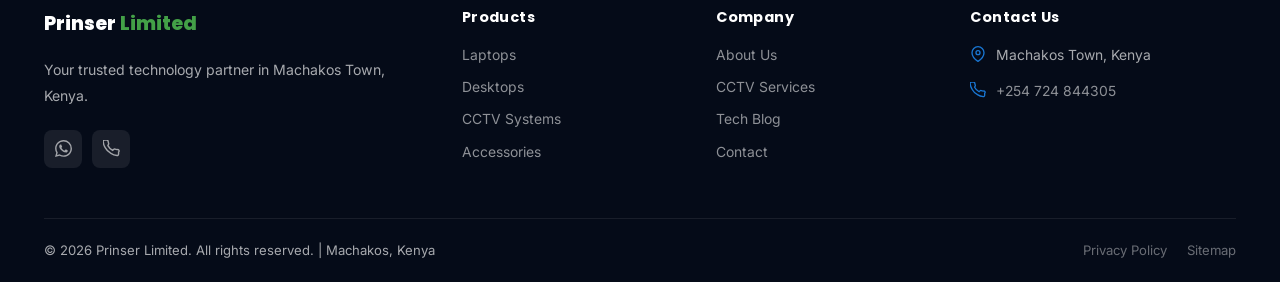
==== commit ffd67302: "Update hero to video, fix experience to 3 years, add logo, remove em dashes - Replace homepage hero " ====
--- a/about.html
+++ b/about.html
@@ -1,10 +1,10 @@
-<!DOCTYPE html>
+﻿<!DOCTYPE html>
 <html lang="en">
 <head>
   <meta charset="UTF-8">
   <meta name="viewport" content="width=device-width, initial-scale=1.0">
   <title>About Prinser Limited | Computer Shop in Machakos Town, Kenya</title>
-  <meta name="description" content="Learn about Prinser Limited — Machakos Town's trusted computer and CCTV technology company. Our mission: affordable, reliable tech for every Kenyan.">
+  <meta name="description" content="Learn about Prinser Limited - Machakos Town's trusted computer and CCTV technology company. Our mission: affordable, reliable tech for every Kenyan.">
   <meta name="keywords" content="Prinser Limited about, computer shop Machakos, tech company Machakos Kenya, CCTV Machakos">
   <link rel="canonical" href="https://www.prinserlimited.co.ke/about.html">
   <meta property="og:title" content="About Prinser Limited | Machakos Tech Company">
@@ -68,7 +68,7 @@
         <span class="breadcrumb-current">About Us</span>
       </div>
       <h1>About Prinser Limited</h1>
-      <p>Machakos Town's most trusted technology partner — powering individuals, businesses, and institutions with reliable tech since 2016.</p>
+      <p>Machakos Town's most trusted technology partner - powering individuals, businesses, and institutions with reliable tech since 2016.</p>
     </div>
   </section>
 
@@ -81,11 +81,11 @@
           <h2>Born in Machakos, Built for Kenya</h2>
           <div class="section-divider"></div>
           <p style="margin-bottom:16px; color:var(--gray-600);">Prinser Limited was founded with a clear mission: to make quality technology accessible and affordable to every person in Machakos County and beyond. Starting as a small computer shop in the heart of Machakos Town, we have grown into a full-service technology company trusted by individuals, businesses, schools, and government institutions.</p>
-          <p style="margin-bottom:16px; color:var(--gray-600);">We understand the unique needs of the Kenyan market — from students seeking budget-friendly laptops to businesses that require robust CCTV security systems. Our team combines deep product knowledge with genuine commitment to customer satisfaction.</p>
-          <p style="color:var(--gray-600);">Today, Prinser Limited is synonymous with reliability, value, and expert local support. When technology fails you, we're just a call away — right here in Machakos.</p>
+          <p style="margin-bottom:16px; color:var(--gray-600);">We understand the unique needs of the Kenyan market - from students seeking budget-friendly laptops to businesses that require robust CCTV security systems. Our team combines deep product knowledge with genuine commitment to customer satisfaction.</p>
+          <p style="color:var(--gray-600);">Today, Prinser Limited is synonymous with reliability, value, and expert local support. When technology fails you, we're just a call away - right here in Machakos.</p>
           <div style="margin-top:28px; display:flex; gap:24px; flex-wrap:wrap;">
             <div style="text-align:center;">
-              <div style="font-family:'Poppins',sans-serif; font-size:2rem; font-weight:800; color:var(--primary);">8+</div>
+              <div style="font-family:'Poppins',sans-serif; font-size:2rem; font-weight:800; color:var(--primary);">3+</div>
               <div style="font-size:0.82rem; color:var(--gray-500); font-weight:600; text-transform:uppercase;">Years in Business</div>
             </div>
             <div style="text-align:center;">
@@ -119,7 +119,7 @@
             <svg width="32" height="32" viewBox="0 0 24 24" fill="none" stroke="var(--primary)" stroke-width="2"><circle cx="12" cy="12" r="10"/><path d="M12 8v4l3 3"/></svg>
           </div>
           <h3>Our Mission</h3>
-          <p style="color:var(--gray-600); font-size:0.92rem; margin-top:10px;">To deliver affordable, reliable technology solutions that empower Kenyans — from Machakos to the whole country.</p>
+          <p style="color:var(--gray-600); font-size:0.92rem; margin-top:10px;">To deliver affordable, reliable technology solutions that empower Kenyans - from Machakos to the whole country.</p>
         </div>
         <div style="background:var(--primary); border-radius:var(--radius-md); padding:36px 28px; text-align:center; box-shadow:var(--shadow-blue);">
           <div style="width:64px; height:64px; background:rgba(255,255,255,0.15); border-radius:50%; display:flex; align-items:center; justify-content:center; margin:0 auto 20px;">
@@ -133,7 +133,7 @@
             <svg width="32" height="32" viewBox="0 0 24 24" fill="none" stroke="var(--secondary)" stroke-width="2"><path d="M12 22s8-4 8-10V5l-8-3-8 3v7c0 6 8 10 8 10z"/></svg>
           </div>
           <h3>Our Promise</h3>
-          <p style="color:var(--gray-600); font-size:0.92rem; margin-top:10px;">Every product we sell is genuine. Every installation is professional. Every customer matters to us — long after the sale.</p>
+          <p style="color:var(--gray-600); font-size:0.92rem; margin-top:10px;">Every product we sell is genuine. Every installation is professional. Every customer matters to us - long after the sale.</p>
         </div>
       </div>
 
@@ -143,7 +143,7 @@
           <div class="value-icon"><svg viewBox="0 0 24 24" fill="none" stroke="currentColor" stroke-width="2"><polyline points="20 6 9 17 4 12"/></svg></div>
           <div class="value-text">
             <h4>Integrity</h4>
-            <p>We sell only genuine products and give honest advice — always.</p>
+            <p>We sell only genuine products and give honest advice - always.</p>
           </div>
         </div>
         <div class="value-item">
@@ -223,7 +223,7 @@
   <section class="cta-section">
     <div class="container">
       <h2>Let's Work Together</h2>
-      <p>Whether you need a laptop for school, computers for your office, or a security system for your property — Prinser Limited has you covered in Machakos.</p>
+      <p>Whether you need a laptop for school, computers for your office, or a security system for your property - Prinser Limited has you covered in Machakos.</p>
       <div class="cta-buttons">
         <a href="https://wa.me/254724844305?text=Hello!%20I%20want%20to%20know%20more%20about%20Prinser%20Limited." target="_blank" class="btn btn-whatsapp btn-lg">Chat on WhatsApp</a>
         <a href="products.html" class="btn btn-outline-white btn-lg">Browse Products</a>
--- a/css/style.css
+++ b/css/style.css
@@ -474,7 +474,7 @@
   width: 48%;
   overflow: hidden;
 }
-.hero-image img {
+.hero-image img, .hero-image video {
   width: 100%;
   height: 100%;
   object-fit: cover;
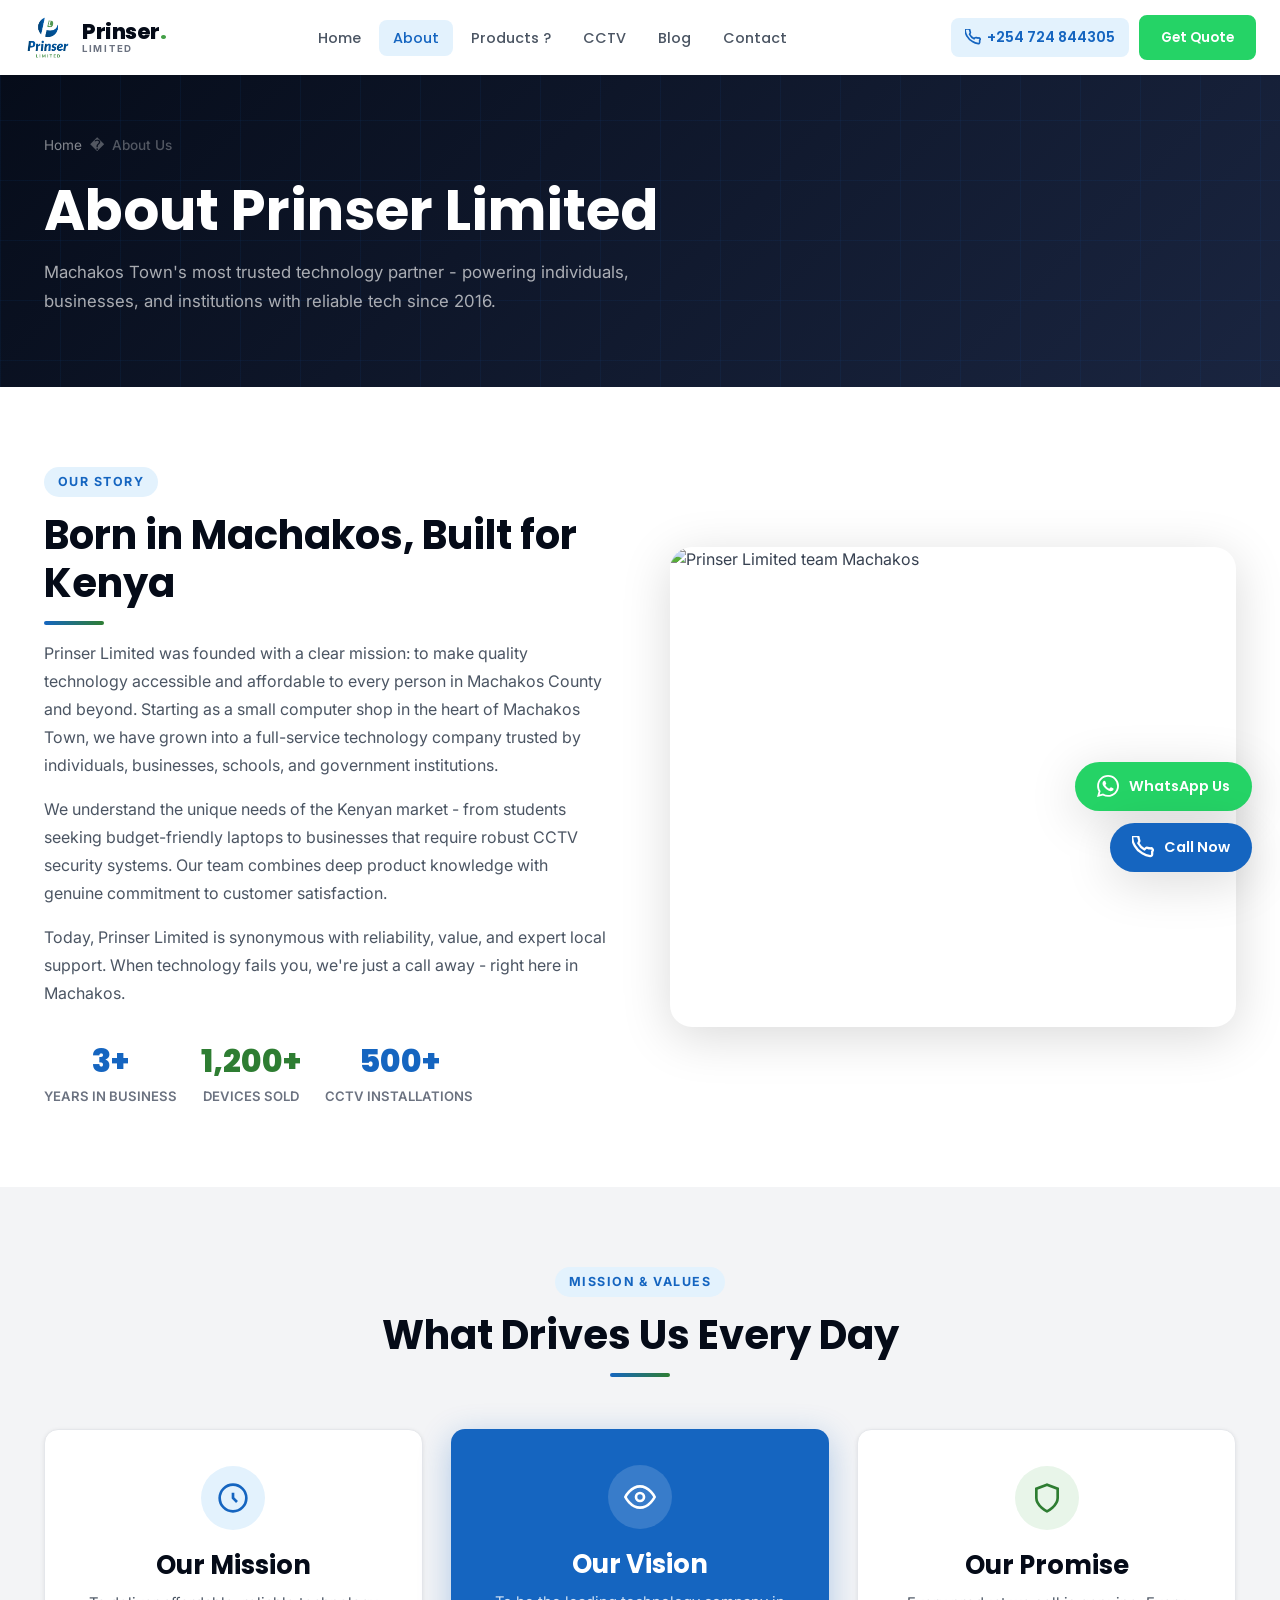
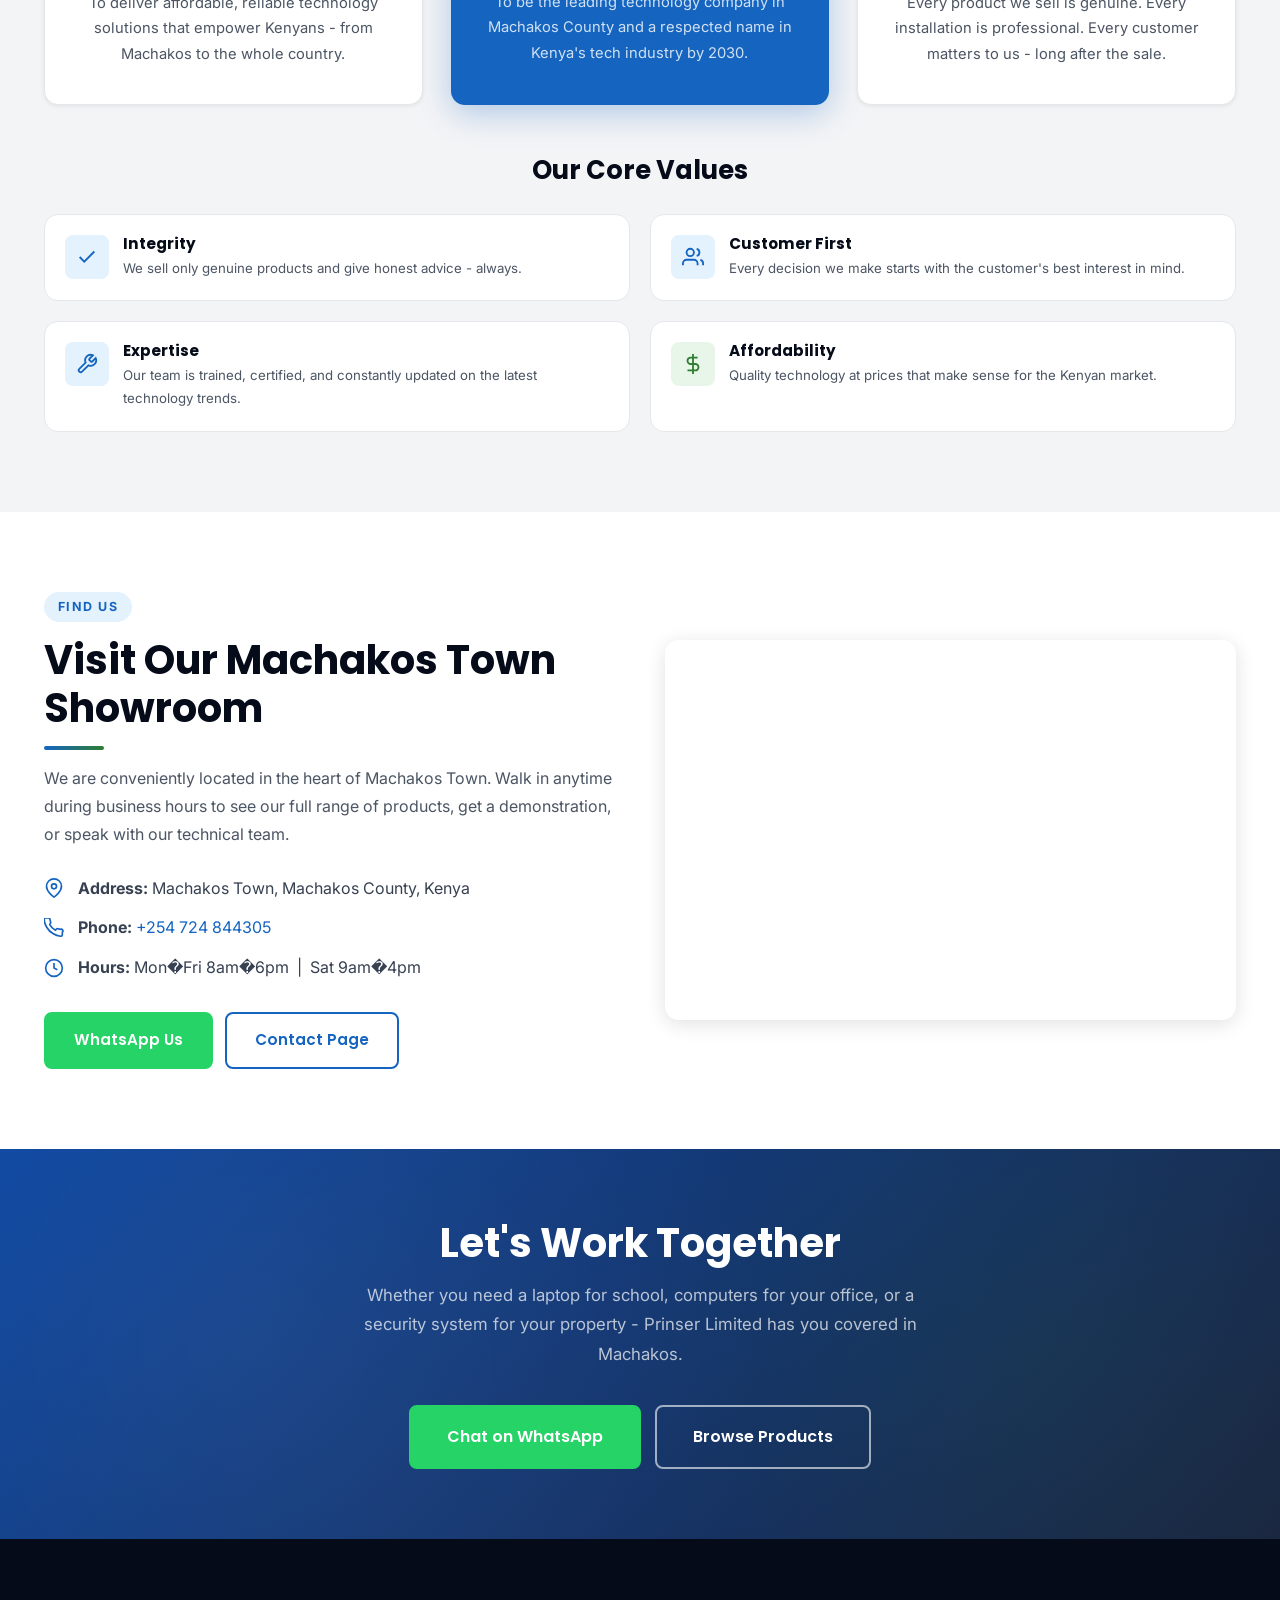
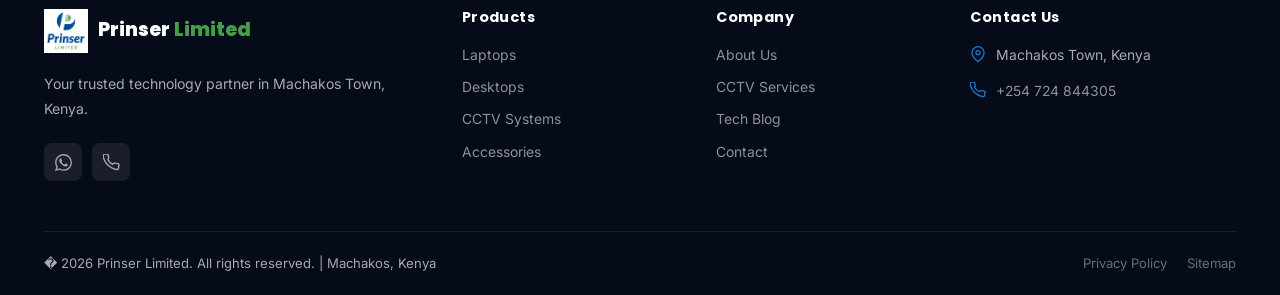
==== commit ee58f809: "Fix logo path to Logo.jpeg on all pages, update hero to laptop-for-sale image Co-Authored-By: Claude" ====
--- a/about.html
+++ b/about.html
@@ -1,4 +1,4 @@
-﻿<!DOCTYPE html>
+<!DOCTYPE html>
 <html lang="en">
 <head>
   <meta charset="UTF-8">
@@ -10,7 +10,7 @@
   <meta property="og:title" content="About Prinser Limited | Machakos Tech Company">
   <meta property="og:description" content="Machakos' trusted technology partner since 2016. Learn our story and mission.">
   <link rel="stylesheet" href="css/style.css">
-  <link rel="icon" type="image/png" href="images/logo.png">
+  <link rel="icon" type="image/png" href="images/Logo.jpeg">
   <script type="application/ld+json">
   {
     "@context": "https://schema.org",
@@ -26,7 +26,7 @@
   <nav class="navbar light-nav" id="navbar">
     <div class="nav-container">
       <a href="index.html" class="nav-logo">
-        <img src="images/logo.png" alt="Prinser Limited Logo" onerror="this.style.display='none'">
+        <img src="images/Logo.jpeg" alt="Prinser Limited Logo" onerror="this.style.display='none'">
         <div class="nav-logo-text">
           <span class="nav-logo-name" style="color:var(--dark);">Prinser<span>.</span></span>
           <span class="nav-logo-sub">Limited</span>
@@ -36,7 +36,7 @@
         <li><a href="index.html" class="nav-link">Home</a></li>
         <li><a href="about.html" class="nav-link active">About</a></li>
         <li class="nav-dropdown">
-          <a href="products.html" class="nav-link">Products ▾</a>
+          <a href="products.html" class="nav-link">Products ?</a>
           <div class="nav-dropdown-menu">
             <a href="laptops.html"><svg class="dd-icon" viewBox="0 0 24 24" fill="none" stroke="currentColor" stroke-width="2"><rect x="2" y="3" width="20" height="14" rx="2"/><path d="M8 21h8M12 17v4"/></svg>Laptops</a>
             <a href="products.html#desktops"><svg class="dd-icon" viewBox="0 0 24 24" fill="none" stroke="currentColor" stroke-width="2"><rect x="2" y="3" width="20" height="14" rx="2"/><path d="M8 21h8M12 17v4"/></svg>Desktop Computers</a>
@@ -64,7 +64,7 @@
     <div class="container">
       <div class="breadcrumb">
         <a href="index.html">Home</a>
-        <span>›</span>
+        <span>�</span>
         <span class="breadcrumb-current">About Us</span>
       </div>
       <h1>About Prinser Limited</h1>
@@ -193,7 +193,7 @@
             </div>
             <div style="display:flex; gap:14px; align-items:center;">
               <svg width="20" height="20" viewBox="0 0 24 24" fill="none" stroke="var(--primary)" stroke-width="2" style="flex-shrink:0;"><circle cx="12" cy="12" r="10"/><polyline points="12 6 12 12 16 14"/></svg>
-              <div><strong>Hours:</strong> Mon–Fri 8am–6pm &nbsp;|&nbsp; Sat 9am–4pm</div>
+              <div><strong>Hours:</strong> Mon�Fri 8am�6pm &nbsp;|&nbsp; Sat 9am�4pm</div>
             </div>
           </div>
           <div style="display:flex; gap:12px; flex-wrap:wrap;">
@@ -237,7 +237,7 @@
       <div class="footer-grid">
         <div class="footer-brand">
           <div class="footer-logo">
-            <img src="images/logo.png" alt="Prinser Limited" style="height:44px;" onerror="this.style.display='none'">
+            <img src="images/Logo.jpeg" alt="Prinser Limited" style="height:44px;" onerror="this.style.display='none'">
             <span class="footer-name">Prinser<span> Limited</span></span>
           </div>
           <p class="footer-desc">Your trusted technology partner in Machakos Town, Kenya.</p>
@@ -255,7 +255,7 @@
         </div>
       </div>
       <div class="footer-bottom">
-        <p>© 2026 Prinser Limited. All rights reserved. | Machakos, Kenya</p>
+        <p>� 2026 Prinser Limited. All rights reserved. | Machakos, Kenya</p>
         <div class="footer-bottom-links"><a href="#">Privacy Policy</a><a href="sitemap.xml">Sitemap</a></div>
       </div>
     </div>
